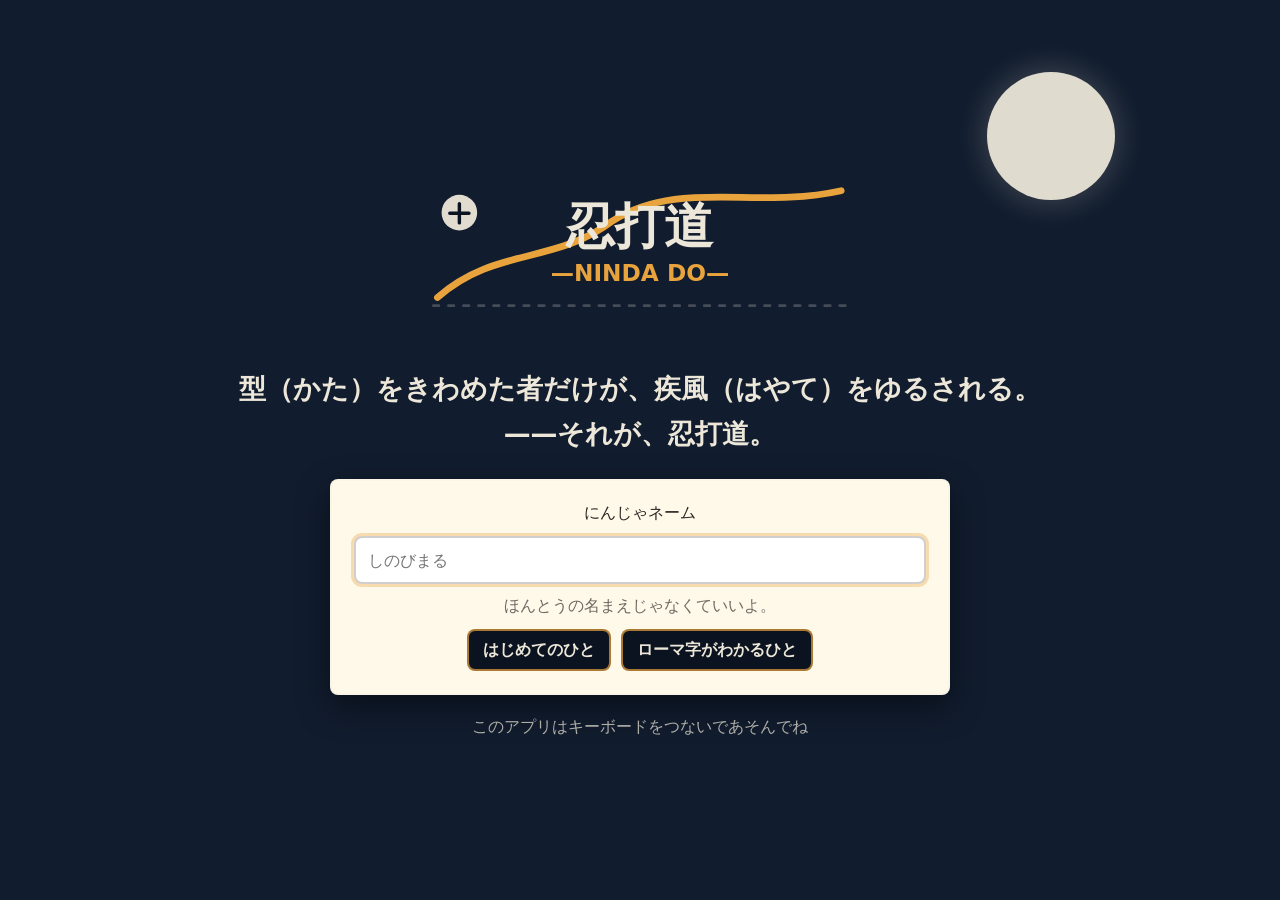
==== index.html @ d5273708 "[PATCH-10] ui: 里メニューの表記" ====
<!doctype html>
<html lang="ja">
<head>
  <meta charset="utf-8">
  <meta name="viewport" content="width=device-width, initial-scale=1">
  <meta name="description" content="忍打道 —NINDA DO— は、型をきわめてから速さを解禁する小学生向けタイピング修行アプリです。">
  <meta property="og:title" content="忍打道 —NINDA DO—">
  <meta property="og:description" content="型をきわめてから速さを解禁する、小学生向けタイピング修行アプリ。">
  <meta property="og:image" content="https://kou-no1.github.io/ninda-do/og.png">
  <meta property="og:url" content="https://kou-no1.github.io/ninda-do/">
  <meta property="og:type" content="website">
  <meta name="twitter:card" content="summary_large_image">
  <title>忍打道 —NINDA DO—</title>
  <link rel="icon" type="image/svg+xml" href="favicon.svg">
  <link rel="stylesheet" href="style.css">
</head>
<body>
  <div id="app" class="app-shell">
    <div id="imeOverlay" class="overlay" hidden>
      <div class="dialog" role="alertdialog" aria-labelledby="imeOverlayTitle">
        <h2 id="imeOverlayTitle">にほんごにゅうりょくを オフにしてね</h2>
        <p>Chromebookは「かな/英数」キーで切りかえられるよ。</p>
        <div class="button-row"><button type="button" id="imeOverlayClose">わかった</button></div>
      </div>
    </div>
    <div id="resultOverlay" class="overlay result-overlay" hidden>
      <div class="dialog result-dialog" role="dialog" aria-modal="true" aria-labelledby="resultModalTitle">
        <div id="resultModalMount"></div>
      </div>
    </div>
    <div id="menuOverlay" class="overlay menu-overlay" hidden>
      <div class="dialog menu-dialog" role="dialog" aria-modal="true" aria-labelledby="menuModalTitle">
        <div id="menuModalMount"></div>
      </div>
    </div>

    <section id="S0" class="screen title-screen">
      <div id="logoMount" class="logo-mount"></div>
      <p class="catch">型（かた）をきわめた者だけが、疾風（はやて）をゆるされる。<br>——それが、忍打道。</p>
      <form id="nameForm" class="entry-panel" onsubmit="return NindaApp.handleStart(event, 'nyumon1')">
        <label for="ninjaName">にんじゃネーム</label>
        <input id="ninjaName" maxlength="10" autocomplete="off" placeholder="しのびまる">
        <p class="hint">ほんとうの名まえじゃなくていいよ。</p>
        <div class="button-row">
          <button type="submit" data-start-stage="nyumon1">はじめてのひと</button>
          <button type="button" id="startKyu10" data-start-stage="kyu10" onclick="NindaApp.startNew('kyu10')">ローマ字がわかるひと</button>
          <button type="button" id="continueButton" onclick="NindaApp.showScreen('S1')" hidden>つづきから</button>
        </div>
      </form>
      <p class="keyboard-note">このアプリはキーボードをつないであそんでね</p>
    </section>

    <section id="S1" class="screen" hidden>
      <header class="topbar">
        <div>
          <p class="eyebrow">キーの里</p>
          <h1>忍打道 —NINDA DO—</h1>
        </div>
        <nav class="top-actions" aria-label="画面">
          <button data-screen="S4">巻物庫</button>
          <button data-screen="S5">免状</button>
          <button data-screen="S6">設定</button>
        </nav>
      </header>
      <main class="home-grid">
        <section class="map-panel" aria-label="修行マップ">
          <div id="mapMount" class="mountain-map"></div>
        </section>
        <aside class="next-panel">
          <h2 id="currentRank">修行の道</h2>
          <p id="nextGoal">次の目標をえらんでね。</p>
          <div class="button-stack">
            <button id="trainingButton" aria-label="しゅぎょう"></button>
            <button id="examButton" aria-label="ためし"></button>
            <button id="jissenButton" aria-label="じっせんのま" hidden></button>
          </div>
        </aside>
      </main>
    </section>

    <section id="S2" class="screen play-screen" hidden>
      <header class="play-header">
        <button class="backHome">さとへ</button>
        <h1 id="trainingTitle">修行</h1>
        <div id="trainingStats" class="stat-line"></div>
      </header>
      <main class="dojo">
        <div id="promptKana" class="prompt-kana"></div>
        <div id="romajiGuide" class="romaji-guide"></div>
        <div id="promptFurigana" class="prompt-furigana"></div>
        <div id="guideMount" class="guide-area"></div>
        <div id="progressMount" class="progress-line"></div>
        <div id="comboFx" class="combo-fx" aria-hidden="true"></div>
      </main>
    </section>

    <section id="S3" class="screen play-screen" hidden>
      <header class="play-header">
        <button class="backHome">さとへ</button>
        <h1 id="examTitle">試し</h1>
        <div id="examStats" class="stat-line"></div>
      </header>
      <main class="dojo">
        <div id="examPhase" class="phase-label"></div>
        <div id="examPromptKana" class="prompt-kana"></div>
        <div id="examRomajiGuide" class="romaji-guide"></div>
        <div id="examGuideMount" class="guide-area"></div>
        <div id="examProgressMount" class="progress-line"></div>
      </main>
    </section>

    <section id="S4" class="screen" hidden>
      <header class="topbar"><button data-screen="S1">さとへ</button><h1>巻物庫</h1></header>
      <div class="tabs" role="tablist">
        <button class="tab-button active" data-collection-tab="scrolls">巻物</button>
        <button class="tab-button" data-collection-tab="nicknames">二つ名</button>
        <button class="tab-button" data-collection-tab="banzuke">疾風番付</button>
      </div>
      <div id="collectionMount" class="collection-grid"></div>
    </section>

    <section id="S5" class="screen" hidden>
      <header class="topbar"><button data-screen="S1">さとへ</button><h1>免状</h1></header>
      <div id="licenseMount" class="license-card"></div>
    </section>

    <section id="S6" class="screen" hidden>
      <header class="topbar"><button data-screen="S1">さとへ</button><h1>設定</h1></header>
      <div id="settingsMount" class="settings-panel"></div>
    </section>
  </div>
  <section id="printLicense" hidden aria-hidden="true"></section>

  <script src="data/finger-data.js"></script>
  <script src="data/romaji-data.js"></script>
  <script src="data/jutsu-data.js"></script>
  <script src="data/nickname-data.js"></script>
  <script src="data/curriculum-data.js"></script>
  <script src="data/rank-data.js"></script>
  <script src="data/words/nyumon-words.js"></script>
  <script src="data/words/kyu10-words.js"></script>
  <script src="data/words/kyu9-words.js"></script>
  <script src="data/words/kyu8-words.js"></script>
  <script src="data/words/kyu7-words.js"></script>
  <script src="data/words/kyu6-words.js"></script>
  <script src="data/words/kyu5-words.js"></script>
  <script src="data/words/kyu4-words.js"></script>
  <script src="data/words/kyu3-words.js"></script>
  <script src="data/words/kyu2-words.js"></script>
  <script src="data/words/kyu1-words.js"></script>
  <script src="data/words/dan-words.js"></script>
  <script src="data/words/dan-sentences.js"></script>
  <script src="data/words/michi-genin.js"></script>
  <script src="data/words/michi-chunin.js"></script>
  <script src="data/words/michi-jonin.js"></script>
  <script src="data/words/michi-tokujonin.js"></script>
  <script src="data/words/michi-kage.js"></script>
  <script src="js/svg-icons.js"></script>
  <script src="js/save-manager.js"></script>
  <script src="js/audio-manager.js"></script>
  <script src="js/input-engine.js"></script>
  <script src="js/metrics-engine.js"></script>
  <script src="js/guide-renderer.js"></script>
  <script src="js/training-manager.js"></script>
  <script src="js/exam-manager.js"></script>
  <script src="js/achievement-manager.js"></script>
  <script src="js/collection-renderer.js"></script>
  <script src="js/main.js"></script>
</body>
</html>
---- style.css ----
:root {
  --yoru: #111C2E;
  --yoru-deep: #0B1220;
  --tsuki: #ECE7D8;
  --paper: #FFF9EA;
  --washi: #F3EDDF;
  --sumi: #2A2622;
  --chochin: #E8A33D;
  --ai: #4C7DB0;
  --shu: #D4544A;
  --kin: #D9B45C;
  --take: #8FB878;
  --rank-kin: #D9B45C;
  --rank-kin-text: #D9B45C;
  --rank-kin-bg: linear-gradient(100deg, #17120A, var(--yoru-deep));
  --rank-hakkin: #DCE3EA;
  --rank-hakkin-text: #DCE3EA;
  --rank-hakkin-bg: linear-gradient(100deg, #0D1420, var(--yoru-deep));
  --rank-gekko: #ECE7D8;
  --rank-murasaki: #A98CD9;
  --rank-gekko-text: #ECE7D8;
  --rank-gekko-border: var(--rank-hakkin);
  --rank-gekko-inner: var(--rank-murasaki);
  --rank-gekko-band-start: var(--rank-hakkin);
  --rank-gekko-band-end: var(--rank-murasaki);
  --rank-gekko-bg: radial-gradient(120% 100% at 82% 50%, #1A1430 0%, #070B12 62%);
  --rank-gekko-name-shadow: 0 0 18px rgba(236, 231, 216, 0.45);
  --line: rgba(236, 231, 216, 0.16);
  --shadow: 0 12px 34px rgba(0, 0, 0, 0.45);
  --hover-ring-shadow: 0 0 0 3px rgba(232, 163, 61, 0.22);
  --focus-ring-shadow: 0 0 0 3px rgba(232, 163, 61, 0.35);
  --current-ring-shadow: 0 0 0 3px rgba(232, 163, 61, 0.35), 0 0 24px rgba(232, 163, 61, 0.22);
  --next-key-shadow: 0 0 0 3px rgba(232, 163, 61, 0.35);
  color-scheme: dark;
}

body[data-theme="light"] {
  --yoru: #F3EDDF;
  --yoru-deep: #E3DAC4;
  --tsuki: #2A2622;
  --chochin: #B06E12;
  --ai: #1E4A73;
  --shu: #C0392F;
  --kin: #8F6B23;
  --take: #4C6B39;
  --rank-kin: #8F6B23;
  --rank-kin-text: #8B6720;
  --rank-kin-bg: #F7F0DC;
  --rank-hakkin: #43607A;
  --rank-hakkin-text: #43607A;
  --rank-hakkin-bg: #EDF2F7;
  --rank-gekko: #2A2622;
  --rank-gekko-text: #2A2622;
  --rank-gekko-border: #6B5A8E;
  --rank-gekko-inner: #6B5A8E;
  --rank-gekko-band-start: #8A94A0;
  --rank-gekko-band-end: #6B5A8E;
  --rank-gekko-bg: #ECE9F2;
  --rank-gekko-name-shadow: none;
  --line: rgba(42, 38, 34, 0.2);
  --shadow: 0 10px 30px rgba(42, 38, 34, 0.13);
  --hover-ring-shadow: 0 0 0 2px var(--chochin), var(--shadow);
  --focus-ring-shadow: 0 0 0 2px var(--chochin), var(--shadow);
  --current-ring-shadow: 0 0 0 2px var(--chochin), var(--shadow);
  --next-key-shadow: 0 0 0 2px var(--chochin);
  color-scheme: light;
}

* { box-sizing: border-box; }

[hidden] { display: none !important; }

html, body { margin: 0; min-height: 100%; background: var(--yoru); color: var(--tsuki); }

body {
  font-family: "Noto Sans JP", "Hiragino Sans", "BIZ UDPGothic", "Yu Gothic UI", system-ui, sans-serif;
  letter-spacing: 0;
  overflow-x: hidden;
}

button, input, textarea { font: inherit; }

button {
  min-height: 42px;
  border: 2px solid rgba(232, 163, 61, 0.72);
  border-radius: 8px;
  background: var(--yoru-deep);
  color: var(--tsuki);
  padding: 8px 14px;
  cursor: pointer;
  font-weight: 700;
}

button:hover {
  border-color: var(--chochin);
  box-shadow: var(--hover-ring-shadow);
}
button:disabled { opacity: 0.55; cursor: not-allowed; box-shadow: none; }
button:focus-visible, input:focus-visible, textarea:focus-visible {
  outline: 0;
  box-shadow: var(--focus-ring-shadow);
}

.screen {
  width: min(1180px, calc(100vw - 32px));
  margin: 0 auto;
  padding: 24px 0;
}

.title-screen {
  min-height: 100vh;
  display: grid;
  align-content: center;
  gap: 22px;
  text-align: center;
  position: relative;
}

.title-screen::before {
  content: "";
  position: absolute;
  top: clamp(28px, 8vw, 72px);
  right: clamp(28px, 9vw, 120px);
  width: clamp(72px, 10vw, 128px);
  aspect-ratio: 1;
  border-radius: 50%;
  background: var(--tsuki);
  box-shadow: 0 0 34px rgba(236, 231, 216, 0.28);
  opacity: 0.94;
}

.logo-mount, .catch, .entry-panel, .keyboard-note { position: relative; z-index: 1; }
.logo-mount svg { width: min(520px, 90vw); height: auto; }
.catch { font-size: clamp(18px, 2.1vw, 28px); line-height: 1.7; margin: 0; font-weight: 700; }

.entry-panel, .settings-panel, .license-card, .result-panel {
  background: var(--paper);
  color: var(--sumi);
  border: 2px solid rgba(236, 231, 216, 0.24);
  border-radius: 8px;
  box-shadow: var(--shadow);
}

.entry-panel {
  width: min(620px, 100%);
  margin: 0 auto;
  padding: 22px;
  display: grid;
  gap: 12px;
}

.entry-panel input {
  min-height: 48px;
  border: 2px solid rgba(42, 38, 34, 0.22);
  border-radius: 8px;
  padding: 8px 12px;
  background: #fff;
  color: var(--sumi);
}

.hint, .keyboard-note, .eyebrow { margin: 0; color: rgba(236, 231, 216, 0.72); }
.entry-panel .hint, .settings-panel .hint, .license-card .hint, .result-panel .hint { color: rgba(42, 38, 34, 0.68); }
.button-row, .top-actions { display: flex; flex-wrap: wrap; gap: 10px; justify-content: center; }
.button-stack { display: grid; gap: 12px; }
.button-stack button { min-height: 50px; line-height: 1.35; }
.button-stack ruby { ruby-position: over; white-space: nowrap; }
.button-stack rt { font-size: 45%; line-height: 1; }

.topbar, .play-header {
  display: flex;
  align-items: center;
  justify-content: space-between;
  gap: 16px;
  padding: 12px 0;
}

.play-header {
  background: var(--yoru-deep);
  border: 2px solid var(--line);
  border-radius: 8px;
  padding: 12px 16px;
  box-shadow: 0 8px 24px rgba(0, 0, 0, 0.28);
}

.topbar h1, .play-header h1 { margin: 0; font-size: 26px; }
body[data-teacher-mode="true"] .topbar::after,
body[data-teacher-mode="true"] .play-header::after {
  content: "先生モード";
  border: 2px solid var(--chochin);
  border-radius: 999px;
  color: var(--chochin);
  padding: 3px 10px;
  font-size: 12px;
  font-weight: 900;
  white-space: nowrap;
  box-shadow: var(--focus-ring-shadow);
}
.home-grid { display: grid; grid-template-columns: minmax(0, 1fr) 320px; gap: 18px; align-items: stretch; }

.map-panel {
  min-height: 560px;
  border: 2px solid var(--line);
  border-radius: 8px;
  background:
    linear-gradient(180deg, rgba(11, 18, 32, 0.35), rgba(11, 18, 32, 0.88)),
    var(--yoru-deep);
  overflow: hidden;
  position: relative;
  box-shadow: var(--shadow);
}

.map-panel::before {
  content: "";
  position: absolute;
  top: 28px;
  right: 34px;
  width: 92px;
  aspect-ratio: 1;
  border-radius: 50%;
  background: var(--tsuki);
  box-shadow: 0 0 30px rgba(236, 231, 216, 0.26);
  opacity: 0.9;
}

.mountain-map { min-height: 560px; padding: 28px; position: relative; }
.map-section + .map-section { margin-top: 26px; }
.map-section-title {
  position: relative;
  z-index: 1;
  width: fit-content;
  margin: 0 0 -42px;
  color: var(--tsuki);
  font-size: 18px;
}
.map-path {
  position: relative;
  display: grid;
  gap: 14px;
  align-items: stretch;
  padding: 70px 0 8px;
}
.map-path.cols-4 { grid-template-columns: repeat(4, minmax(0, 1fr)); }
.map-path.cols-2 { grid-template-columns: repeat(2, minmax(0, 1fr)); }
.map-path.cols-1 { grid-template-columns: minmax(0, 1fr); }
.map-path::before {
  content: "";
  position: absolute;
  left: 18px;
  right: 18px;
  top: 38px;
  border-top: 3px dashed rgba(236, 231, 216, 0.42);
}
.map-node {
  position: relative;
  overflow: hidden;
  min-height: 108px;
  display: grid;
  grid-template-columns: 48px 1fr;
  gap: 10px;
  align-items: center;
  text-align: left;
  background: rgba(11, 18, 32, 0.74);
  color: var(--tsuki);
  border-color: var(--line);
}
.map-node small { display: block; margin-top: 4px; color: rgba(236, 231, 216, 0.66); font-weight: 600; }
.map-node svg { width: 48px; height: 48px; }
.map-node.current {
  border-color: var(--chochin);
  box-shadow: var(--current-ring-shadow);
}
.map-node.cleared { border-color: rgba(232, 163, 61, 0.62); }
.map-node.teacher-open {
  border-color: var(--chochin);
  border-style: dashed;
}
.map-node.dan { cursor: default; }
button.map-node.dan { cursor: pointer; }
.map-node.dan-lower {
  min-height: 120px;
  grid-template-columns: 56px minmax(0, 1fr);
}
.map-node.dan-upper {
  min-height: 132px;
  grid-template-columns: 64px minmax(0, 1fr) auto;
  padding-right: 28px;
}
.map-node.dan-lower .node-icon svg { width: 56px; height: 56px; }
.map-node.dan-upper .node-icon svg { width: 64px; height: 64px; }
.dan-copy { min-width: 0; }
.map-node.dan-upper:not(.secret-dan) {
  border-color: var(--line);
  background: var(--rank-card-bg);
}
.map-node.dan-upper:not(.secret-dan)::before {
  content: "";
  position: absolute;
  inset: 0 auto 0 0;
  z-index: 2;
  width: 8px;
  background: linear-gradient(180deg, var(--rank-accent), transparent);
}
.map-node.dan-upper:not(.secret-dan)::after {
  content: "";
  position: absolute;
  inset: 6px;
  z-index: 2;
  border: 1px solid color-mix(in srgb, var(--rank-accent) 35%, transparent);
  pointer-events: none;
}
.map-node.dan-upper:not(.secret-dan) > *:not(.rank-watermark) { position: relative; z-index: 3; }
.map-node.dan-upper:not(.secret-dan) .dan-copy b {
  color: var(--rank-text);
  font-size: 32px;
  font-weight: 800;
  letter-spacing: 0.08em;
}
.map-node.dan-upper:not(.secret-dan) .dan-copy small,
.map-node.dan-upper:not(.secret-dan) .dan-rank-meta {
  color: color-mix(in srgb, var(--rank-text) 70%, black);
}
.map-node.dan-lower .dan-copy small { color: var(--tsuki); opacity: 0.72; }
.dan-rank-meta {
  margin: 0 22px 0 12px;
  font-size: 12px;
  font-variant-numeric: tabular-nums;
  font-weight: 800;
  white-space: nowrap;
}
.map-node.dan-lower[data-accent="ai"]::before {
  content: "";
  position: absolute;
  inset: 0 auto 0 0;
  width: 4px;
  background: var(--ai);
}
.map-node.dan[data-accent="ai"] { --rank-accent: var(--ai); }
.map-node.dan[data-accent="kin"] {
  --rank-accent: var(--rank-kin);
  --rank-text: var(--rank-kin-text);
  --rank-card-bg: var(--rank-kin-bg);
}
.map-node.dan[data-accent="hakkin"] {
  --rank-accent: var(--rank-hakkin);
  --rank-text: var(--rank-hakkin-text);
  --rank-card-bg: var(--rank-hakkin-bg);
}
.map-node.dan[data-accent="gekko"] {
  --rank-accent: var(--rank-gekko);
  --rank-text: var(--rank-gekko-text);
  --rank-card-bg: var(--rank-gekko-bg);
}
.map-node.dan-upper[data-accent="gekko"]:not(.secret-dan)::before {
  background: linear-gradient(180deg, var(--rank-gekko-band-start), var(--rank-gekko-band-end));
}
.map-node.dan-upper[data-accent="gekko"]:not(.secret-dan)::after {
  border-color: color-mix(in srgb, var(--rank-gekko-inner) 55%, transparent);
}
.map-node.dan[data-accent="gekko"] .dan-copy b { text-shadow: var(--rank-gekko-name-shadow); }
.rank-icon { color: var(--rank-accent); opacity: 0.85; }
.rank-watermark {
  position: absolute;
  z-index: 1;
  top: 50%;
  right: -34px;
  width: 198px;
  height: 198px;
  color: var(--rank-accent);
  opacity: 0.06;
  transform: translateY(-50%);
  pointer-events: none;
}
.map-node.dan[data-accent="gekko"] .rank-watermark { opacity: 0.1; }
.rank-watermark svg { width: 100% !important; height: 100% !important; }
.map-node.secret-dan {
  grid-template-columns: 64px minmax(0, 1fr);
  border-color: var(--line);
  border-style: dashed;
  background: var(--yoru-deep);
  color: var(--line);
}
.map-node.secret-dan small { color: var(--line); }
.map-node.secret-dan .shadow-node-svg { color: var(--line); }
.map-node.dan.cleared,
.map-node.dan.teacher-open:not(.current) { border-color: var(--line); }
.map-node.dan.teacher-open:not(.current) { border-style: dashed; }
.map-node.dan.current {
  border-color: var(--chochin);
  border-style: solid;
  box-shadow: var(--current-ring-shadow);
}
.map-node.dan[data-accent="gekko"]:not(.secret-dan) { border-color: var(--rank-gekko-border); }

.next-panel {
  padding: 18px;
  align-self: start;
  position: sticky;
  top: 16px;
  background: rgba(11, 18, 32, 0.74);
  border: 2px solid var(--line);
  border-radius: 8px;
  box-shadow: var(--shadow);
}
.next-panel h2 { margin-top: 0; }

.play-screen { width: min(1240px, calc(100vw - 24px)); }
.stat-line { min-height: 30px; display: flex; flex-wrap: wrap; gap: 12px; justify-content: flex-end; font-variant-numeric: tabular-nums; }
.dojo { min-height: 610px; display: grid; align-content: start; gap: 18px; padding: 24px 0; text-align: center; position: relative; }
.shingan-mode .dojo {
  background: rgba(11, 18, 32, 0.42);
  border-radius: 8px;
  padding-inline: 12px;
}
.prompt-kana {
  min-height: 92px;
  width: min(760px, 100%);
  margin: 0 auto;
  display: grid;
  place-items: center;
  border-radius: 8px;
  border: 3px solid rgba(42, 38, 34, 0.28);
  background: var(--paper);
  color: var(--sumi);
  box-shadow: var(--shadow);
  font-size: var(--prompt-size, clamp(48px, 6vw, 72px));
  font-weight: 800;
  line-height: 1.3;
  padding: 12px 18px;
  white-space: normal;
  overflow-wrap: anywhere;
  word-break: break-all;
}
.prompt-progress { display: block; width: 100%; text-align: center; }
.prompt-kana.has-kanji { gap: 8px; padding-top: 16px; }
.prompt-kanji {
  display: block;
  width: 100%;
  color: rgba(42, 38, 34, 0.85);
  font-size: var(--kanji-size, 28px);
  font-weight: 700;
  line-height: 1.55;
  text-align: center;
  overflow-wrap: anywhere;
  word-break: normal;
}
.prompt-kanji ruby { ruby-position: over; white-space: nowrap; }
.prompt-kanji rt { font-size: 45%; line-height: 1; color: rgba(42, 38, 34, 0.72); }
.prompt-unit { display: inline; border-radius: 4px; }
.prompt-unit.done { color: rgba(42, 38, 34, 0.38); }
.prompt-unit.current {
  color: var(--sumi);
  background: rgba(232, 163, 61, 0.24);
  box-shadow: inset 0 -3px 0 var(--chochin);
}
.prompt-separator { white-space: pre; }
.prompt-furigana, .phase-label { min-height: 24px; color: rgba(236, 231, 216, 0.72); }
.romaji-guide {
  min-height: 38px;
  max-width: min(760px, 100%);
  margin: 0 auto;
  font-size: 26px;
  font-variant-numeric: tabular-nums;
  overflow-wrap: anywhere;
}
.romaji-ellipsis { color: rgba(236, 231, 216, 0.58); }
.typed { color: rgba(236, 231, 216, 0.42); }
.rest { color: var(--chochin); font-weight: 800; }
.guide-area { min-height: 250px; display: grid; gap: 14px; align-items: start; }
.progress-line { min-height: 34px; font-weight: 700; color: var(--tsuki); }
.combo-count {
  color: var(--chochin);
  border: 2px solid rgba(232, 163, 61, 0.58);
  border-radius: 999px;
  padding: 0 9px;
  font-weight: 900;
  box-shadow: 0 0 0 3px rgba(232, 163, 61, 0.16);
}
.combo-count.fading { animation: comboFade 520ms ease forwards; }
.combo-fx {
  position: absolute;
  right: clamp(10px, 4vw, 72px);
  bottom: 68px;
  width: 124px;
  height: 124px;
  pointer-events: none;
}
.combo-target {
  position: absolute;
  right: 0;
  bottom: 0;
  width: 84px;
  height: 84px;
}
.target-ring {
  position: absolute;
  inset: 16px;
  border: 3px solid var(--chochin);
  border-radius: 50%;
  box-shadow: 0 0 0 3px rgba(232, 163, 61, 0.24);
}
.target-ring::before {
  content: "";
  position: absolute;
  inset: 13px;
  border: 2px solid var(--line);
  border-radius: 50%;
}
.shuriken-stack {
  position: absolute;
  inset: 0;
}
.shuriken-hit {
  position: absolute;
  width: 28px;
  height: 28px;
  color: var(--tsuki);
  filter: drop-shadow(0 2px 3px rgba(0, 0, 0, 0.38));
  animation: shurikenFly 260ms cubic-bezier(.18, .9, .28, 1) both;
}
.shuriken-hit:nth-child(1) { right: 29px; bottom: 30px; }
.shuriken-hit:nth-child(2) { right: 43px; bottom: 39px; }
.shuriken-hit:nth-child(3) { right: 20px; bottom: 45px; }
.shuriken-hit:nth-child(4) { right: 37px; bottom: 19px; }
.shuriken-hit:nth-child(5) { right: 18px; bottom: 22px; }
.shuriken-hit svg { width: 100%; height: 100%; }
.combo-target-flash .shuriken-hit { animation: shurikenGlow 280ms ease both; }

.keyboard { display: grid; gap: 8px; justify-content: center; }
.key-row { display: flex; gap: 6px; justify-content: center; }
.key {
  width: 44px;
  height: 42px;
  display: grid;
  place-items: center;
  border: 2px solid var(--line);
  border-radius: 7px;
  background: var(--yoru-deep);
  color: var(--tsuki);
  font-weight: 800;
  text-transform: uppercase;
}
.key.next { border-color: var(--chochin) !important; box-shadow: var(--next-key-shadow); color: var(--chochin); }
.hand-guide svg { width: min(620px, 100%); height: auto; }
.rescue-flash { animation: missFlash 180ms ease-out; }

.collection-grid { display: grid; grid-template-columns: repeat(auto-fit, minmax(230px, 1fr)); gap: 14px; }
.banzuke-grid {
  grid-template-columns: minmax(0, 1fr);
  width: min(920px, 100%);
  margin-inline: auto;
}
.banzuke-record-card {
  min-height: 142px;
  display: grid;
  grid-template-columns: minmax(0, 1fr) 172px;
  gap: 20px;
  align-items: center;
  border: 2px solid rgba(42, 38, 34, 0.2);
  border-radius: 8px;
  background: var(--paper);
  color: var(--sumi);
  padding: 18px 20px;
  box-shadow: var(--shadow);
}
.banzuke-record-card.locked { border-style: dashed; box-shadow: none; opacity: 0.7; }
.banzuke-record-main { min-width: 0; }
.banzuke-record-main h2 { margin: 0 0 5px; font-size: 23px; }
.banzuke-record-main p { margin: 4px 0; line-height: 1.55; }
.banzuke-best-line,
.banzuke-next-tier,
.banzuke-lock-reason { font-size: 14px; font-weight: 800; }
.banzuke-next-tier { color: rgba(42, 38, 34, 0.68); }
.banzuke-lock-reason { display: flex; align-items: center; gap: 7px; color: rgba(42, 38, 34, 0.68); }
.banzuke-lock-reason .lock-svg {
  width: 20px;
  height: 20px;
  fill: none;
  stroke: currentColor;
  stroke-width: 2;
  stroke-linecap: round;
  stroke-linejoin: round;
}
.banzuke-tier {
  min-height: 104px;
  display: grid;
  grid-template-columns: 64px minmax(0, 1fr);
  gap: 8px;
  align-items: center;
  border-radius: 8px;
  background: var(--yoru-deep);
  color: var(--tsuki);
  padding: 12px;
}
.banzuke-tier .tier-badge { width: 64px; height: 64px; }
.banzuke-tier strong { font-size: 18px; text-align: center; }
.banzuke-tier.tier-copper { color: #B87333; }
.banzuke-tier.tier-silver { color: #C6C6C6; }
.banzuke-tier.tier-gold { color: var(--kin); }
.banzuke-tier.tier-platinum { color: #DCE3EA; }
.banzuke-tier.tier-gekko {
  color: var(--tsuki);
  filter: drop-shadow(0 0 8px rgba(236, 231, 216, 0.3));
}
.banzuke-tier.tier-none { color: rgba(236, 231, 216, 0.48); }
.crest-svg { width: 100%; height: 100%; display: block; }
.crest-ring, .crest-line {
  fill: none;
  stroke: currentColor;
  stroke-linecap: round;
  stroke-linejoin: round;
}
.crest-ring { stroke-width: 4; }
.crest-line { stroke-width: 6; }
.crest-line.thin { stroke-width: 4; }
.crest-dot { fill: currentColor; stroke: none; }
.scroll-card {
  position: relative;
  min-height: 220px;
  border: 2px solid var(--line);
  border-radius: 8px;
  background: var(--yoru-deep);
  color: var(--tsuki);
  padding: 18px 12px 12px;
  overflow: hidden;
}
.preview-label {
  position: absolute;
  top: 16px;
  right: 14px;
  z-index: 2;
  border: 1px solid var(--chochin);
  border-radius: 999px;
  color: var(--chochin);
  background: var(--yoru-deep);
  padding: 2px 8px;
  font-size: 11px;
  font-weight: 900;
}
.scroll-card:focus-visible {
  outline: 0;
  box-shadow: var(--focus-ring-shadow);
  border-color: var(--chochin);
}
.scroll-cord {
  position: absolute;
  top: 8px;
  left: 18px;
  right: 18px;
  height: 4px;
  border-radius: 999px;
  background: var(--ai);
}
.gold-cord .scroll-cord { background: var(--kin); }
.ai-cord .scroll-cord { background: var(--ai); }
.open-scroll {
  min-height: 184px;
  display: grid;
  grid-template-columns: 18px 1fr 18px;
  align-items: stretch;
}
.scroll-roll {
  background: linear-gradient(90deg, var(--washi), var(--paper));
  border: 2px solid rgba(42, 38, 34, 0.2);
  box-shadow: inset 0 0 0 3px rgba(42, 38, 34, 0.04);
}
.scroll-roll.left { border-radius: 10px 0 0 10px; }
.scroll-roll.right { border-radius: 0 10px 10px 0; transform: scaleX(-1); }
.scroll-body {
  background: var(--paper);
  color: var(--sumi);
  border-block: 2px solid rgba(42, 38, 34, 0.2);
  padding: 18px 14px 14px;
  text-align: center;
  display: grid;
  justify-items: center;
  align-content: start;
  gap: 8px;
}
.crest-medallion {
  width: 58px;
  height: 58px;
  display: grid;
  place-items: center;
  border-radius: 50%;
  background: var(--yoru-deep);
  color: var(--tsuki);
  box-shadow: 0 4px 12px rgba(0, 0, 0, 0.24);
}
.scroll-body h2 { margin: 0; font-size: 20px; line-height: 1.35; }
.scroll-body p { margin: 0; font-size: 14px; line-height: 1.55; }
.closed-scroll {
  min-height: 184px;
  display: grid;
  place-items: center;
  align-content: center;
  gap: 12px;
  color: rgba(236, 231, 216, 0.48);
  text-align: center;
}
.closed-scroll-svg { width: 132px; max-width: 100%; height: auto; }
.unlock-source {
  width: 100%;
  margin: 0;
  color: var(--tsuki);
  font-weight: 800;
  line-height: 1.5;
}
.nickname-grid { grid-template-columns: repeat(auto-fit, minmax(142px, 1fr)); align-items: start; }
.nickname-card {
  position: relative;
  min-height: 238px;
  display: grid;
  justify-items: center;
  gap: 8px;
}
.tanzaku {
  position: relative;
  width: 112px;
  min-height: 178px;
  border: 2px solid rgba(42, 38, 34, 0.2);
  border-radius: 8px;
  background: var(--washi);
  color: var(--sumi);
  box-shadow: var(--shadow);
  display: grid;
  place-items: center;
  padding: 22px 12px 14px;
  writing-mode: vertical-rl;
  text-orientation: mixed;
  line-height: 1.7;
  font-weight: 900;
}
button.tanzaku {
  cursor: pointer;
  min-height: 178px;
}
button.tanzaku:hover {
  border-color: var(--chochin);
  box-shadow: var(--hover-ring-shadow);
}
button.tanzaku:disabled {
  opacity: 1;
  cursor: default;
}
.tanzaku-hole {
  position: absolute;
  top: 10px;
  left: 50%;
  width: 12px;
  height: 12px;
  border: 2px solid currentColor;
  border-radius: 50%;
  transform: translateX(-50%);
  opacity: 0.62;
}
.tanzaku-lantern {
  position: absolute;
  top: 4px;
  right: 6px;
  width: 34px;
  height: 34px;
}
.tanzaku-lantern svg { width: 100%; height: 100%; filter: drop-shadow(0 0 8px rgba(232, 163, 61, 0.58)); }
.nickname-card.equipped .tanzaku {
  border-color: var(--chochin);
  box-shadow: var(--focus-ring-shadow);
}
.locked-silhouette {
  background: var(--yoru-deep);
  color: rgba(236, 231, 216, 0.48);
  border-color: var(--line);
  box-shadow: none;
}
.mystery-mark {
  writing-mode: horizontal-tb;
  font-size: 32px;
}
.tanzaku-caption {
  margin: 0;
  color: var(--tsuki);
  font-size: 13px;
  line-height: 1.5;
  text-align: center;
}
.tabs { display: flex; gap: 8px; margin: 12px 0; }
.tab-button.active { background: var(--chochin); color: var(--yoru-deep); border-color: var(--chochin); }
.license-card, .settings-panel { padding: 20px; display: grid; gap: 12px; }
.license-head { display: flex; gap: 14px; align-items: center; }
.license-head svg { width: 76px; height: 76px; }
.license-head h2 { margin: 0; font-size: 34px; }
.license-list { display: grid; grid-template-columns: max-content 1fr; gap: 8px 18px; margin: 0; }
.license-list dt { font-weight: 800; color: var(--sumi); }
.license-list dd { margin: 0; font-variant-numeric: tabular-nums; }
.license-actions { justify-content: flex-start; }
.passcode-box, .restore-box, .danger-zone { display: grid; gap: 10px; border-top: 2px solid rgba(42, 38, 34, 0.16); padding-top: 14px; }
.passcode-box output, code { overflow-wrap: anywhere; font-weight: 800; color: var(--sumi); }
.setting-row { display: flex; gap: 10px; align-items: center; font-weight: 800; }
.teacher-mode-row {
  border: 2px solid rgba(232, 163, 61, 0.38);
  border-radius: 8px;
  padding: 10px;
}
.teacher-menu a { color: var(--ai); font-weight: 800; }
.version-label {
  margin: 2px 0 0;
  color: rgba(42, 38, 34, 0.42);
  font-size: 12px;
  text-align: right;
  cursor: pointer;
  user-select: none;
}
.teacher-unlock {
  display: grid;
  gap: 8px;
  justify-items: end;
  border-top: 2px solid rgba(42, 38, 34, 0.12);
  padding-top: 10px;
}
.teacher-unlock-row {
  display: flex;
  flex-wrap: wrap;
  gap: 8px;
  justify-content: flex-end;
}
.teacher-unlock input {
  width: 140px;
  min-height: 42px;
  border: 2px solid rgba(42, 38, 34, 0.22);
  border-radius: 8px;
  padding: 8px 10px;
  background: #fff;
  color: var(--sumi);
}
.teacher-result-note {
  margin: 8px 0;
  color: var(--sumi);
  font-weight: 900;
}
textarea { width: 100%; border: 2px solid rgba(42, 38, 34, 0.22); border-radius: 8px; padding: 10px; font: inherit; background: #fff; color: var(--sumi); }
.danger-zone button { border-color: var(--shu); color: var(--sumi); background: var(--paper); }
#printLicense { display: none; }
.toast {
  position: fixed;
  right: 18px;
  bottom: 18px;
  z-index: 30;
  max-width: min(360px, calc(100vw - 36px));
  background: var(--yoru-deep);
  color: var(--tsuki);
  border: 2px solid var(--chochin);
  border-radius: 8px;
  padding: 12px 16px;
  box-shadow: var(--shadow);
  font-weight: 800;
}
.toast-with-crest {
  display: flex;
  align-items: center;
  gap: 10px;
}
.toast-crest {
  width: 38px;
  height: 38px;
  flex: 0 0 auto;
  display: grid;
  place-items: center;
  border-radius: 50%;
  background: var(--paper);
  color: var(--sumi);
}
.overlay { position: fixed; inset: 0; z-index: 20; background: rgba(11, 18, 32, 0.76); display: grid; place-items: center; padding: 20px; }
.dialog { width: min(520px, 100%); background: var(--paper); color: var(--sumi); border: 3px solid var(--chochin); border-radius: 8px; padding: 22px; text-align: center; box-shadow: var(--shadow); }
.result-overlay { z-index: 28; }
.result-dialog {
  width: min(720px, 100%);
  max-height: calc(100vh - 40px);
  overflow: auto;
  text-align: left;
}
.menu-overlay { z-index: 27; }
.menu-dialog {
  width: min(760px, 100%);
  max-height: calc(100vh - 40px);
  overflow: auto;
  text-align: left;
}
.menu-modal-head {
  display: flex;
  align-items: flex-start;
  justify-content: space-between;
  gap: 14px;
  margin-bottom: 16px;
}
.menu-modal-head h2 { margin: 0; font-size: clamp(24px, 4vw, 34px); }
.menu-modal-tools { display: flex; align-items: center; justify-content: flex-end; gap: 8px; }
.teacher-badge {
  display: inline-block;
  border: 2px solid var(--chochin);
  border-radius: 999px;
  color: var(--chochin);
  padding: 2px 9px;
  font-size: 12px;
  font-weight: 900;
}
.menu-back { flex: 0 0 auto; }
.menu-card-list { display: grid; gap: 10px; }
.menu-card {
  width: 100%;
  min-height: 104px;
  display: grid;
  grid-template-columns: minmax(0, 1fr) auto;
  align-items: center;
  gap: 14px;
  border-color: rgba(42, 38, 34, 0.2);
  background: var(--washi);
  color: var(--sumi);
  padding: 13px 15px;
  text-align: left;
}
.menu-card:hover,
.menu-card:focus-visible {
  border-color: var(--chochin);
  box-shadow: var(--focus-ring-shadow);
}
.menu-card.locked {
  border-style: dashed;
  background: rgba(42, 38, 34, 0.06);
  color: rgba(42, 38, 34, 0.62);
  cursor: not-allowed;
}
.menu-card-main { min-width: 0; display: grid; gap: 5px; }
.menu-card-title { display: flex; align-items: center; gap: 7px; font-size: 20px; }
.menu-card-desc { color: var(--sumi); line-height: 1.55; }
.menu-card-meta { color: rgba(42, 38, 34, 0.66); font-size: 13px; font-weight: 800; }
.menu-lock {
  width: 20px;
  height: 20px;
  flex: 0 0 auto;
  fill: none;
  stroke: currentColor;
  stroke-width: 2;
  stroke-linecap: round;
  stroke-linejoin: round;
}
.menu-card-badge { align-self: stretch; display: grid; place-items: center; }
.menu-tier {
  min-width: 70px;
  height: 68px;
  display: grid;
  grid-template-columns: 30px auto;
  align-content: center;
  align-items: center;
  justify-content: center;
  gap: 5px;
  border-radius: 8px;
  background: var(--yoru-deep);
  color: var(--tsuki);
  padding: 6px 8px;
  font-size: 12px;
  font-weight: 900;
}
.menu-tier .tier-badge { width: 30px; height: 30px; }
.visually-hidden {
  position: absolute !important;
  width: 1px !important;
  height: 1px !important;
  padding: 0 !important;
  margin: -1px !important;
  overflow: hidden !important;
  clip: rect(0, 0, 0, 0) !important;
  white-space: nowrap !important;
  border: 0 !important;
}
.result-modal-shell { display: grid; gap: 16px; }
.result-modal-shell h2 {
  margin: 0;
  text-align: center;
  font-size: clamp(26px, 4vw, 38px);
}
.result-modal { display: grid; gap: 14px; }
.result-main-stat {
  display: grid;
  justify-items: center;
  gap: 2px;
  padding: 12px;
  border: 3px double rgba(42, 38, 34, 0.22);
  border-radius: 8px;
  background: var(--washi);
}
.result-main-stat span,
.result-summary-grid span,
.result-speed span {
  font-size: 13px;
  font-weight: 800;
  color: rgba(42, 38, 34, 0.66);
}
.result-main-stat strong {
  font-size: clamp(42px, 7vw, 66px);
  line-height: 1;
  font-variant-numeric: tabular-nums;
}
.result-summary-grid,
.result-speed {
  display: grid;
  grid-template-columns: repeat(4, minmax(0, 1fr));
  gap: 10px;
}
.result-summary-grid div,
.result-speed div {
  display: grid;
  gap: 3px;
  padding: 10px;
  border: 2px solid rgba(42, 38, 34, 0.14);
  border-radius: 8px;
  background: rgba(255, 255, 255, 0.38);
  text-align: center;
}
.result-summary-grid strong,
.result-speed strong {
  font-size: 22px;
  font-variant-numeric: tabular-nums;
}
.result-speed {
  grid-template-columns: repeat(auto-fit, minmax(130px, 1fr));
}
.result-speed strong { color: var(--ai); }
.tier-box strong {
  display: inline-flex;
  align-items: center;
  justify-content: center;
  gap: 6px;
}
.tier-badge {
  width: 28px;
  height: 28px;
  display: inline-grid;
  place-items: center;
}
.tier-badge svg { width: 100%; height: 100%; display: block; }
.tier-copper strong, .tier-copper .tier-badge { color: #B87333; }
.tier-silver strong, .tier-silver .tier-badge { color: #C6C6C6; }
.tier-gold strong, .tier-gold .tier-badge { color: var(--kin); }
.tier-platinum strong, .tier-platinum .tier-badge { color: #DCE3EA; text-shadow: 0 0 1px var(--sumi); }
.tier-gekko strong, .tier-gekko .tier-badge {
  color: var(--tsuki);
  filter: drop-shadow(0 0 8px rgba(236, 231, 216, 0.42));
}
.moon-bloom {
  justify-self: center;
  width: 72px;
  aspect-ratio: 1;
  border-radius: 50%;
  background: var(--tsuki);
  box-shadow: 0 0 0 10px rgba(236, 231, 216, 0.08), 0 0 30px rgba(236, 231, 216, 0.28);
  animation: moonBloom 900ms ease-out both;
}
.result-best-ribbon {
  justify-self: center;
  border: 2px solid var(--kin);
  border-radius: 999px;
  color: var(--sumi);
  background: rgba(217, 180, 92, 0.22);
  padding: 4px 14px;
  font-weight: 900;
}
.result-weak {
  border-top: 2px solid rgba(42, 38, 34, 0.12);
  padding-top: 10px;
}
.result-weak h3 { margin: 0 0 8px; font-size: 16px; }
.result-weak-list { display: flex; flex-wrap: wrap; gap: 8px; }
.result-weak-list span {
  border: 2px solid rgba(42, 38, 34, 0.14);
  border-radius: 999px;
  padding: 4px 10px;
  font-weight: 800;
}
.result-weak-list kbd {
  min-width: 1.8em;
  display: inline-grid;
  place-items: center;
  margin-right: 4px;
  border-radius: 5px;
  background: var(--yoru-deep);
  color: var(--tsuki);
  font: inherit;
  text-transform: uppercase;
}
.result-message {
  display: grid;
  gap: 6px;
  padding: 10px 12px;
  border-radius: 8px;
  background: rgba(42, 38, 34, 0.06);
}
.result-message h2 { display: none; }
.result-message p { margin: 0; line-height: 1.7; }
.result-actions { margin-top: 2px; }
.result-actions .primary {
  background: var(--chochin);
  border-color: var(--chochin);
  color: var(--yoru-deep);
}
.banzuke-course-grid {
  display: grid;
  grid-template-columns: repeat(auto-fit, minmax(180px, 1fr));
  gap: 10px;
}
.banzuke-course {
  min-height: 118px;
  display: grid;
  align-content: center;
  justify-items: start;
  gap: 6px;
  text-align: left;
}
.banzuke-course strong { font-size: 20px; }
.banzuke-course small { color: rgba(236, 231, 216, 0.72); }
.banzuke-course:disabled small { color: inherit; }

@keyframes missFlash {
  from { background: rgba(212, 84, 74, 0.26); }
  to { background: var(--paper); }
}

@keyframes comboFade {
  from { opacity: 1; transform: translateY(0); }
  to { opacity: 0; transform: translateY(-4px); }
}

@keyframes shurikenFly {
  from { opacity: 0; transform: translate(62px, -58px) rotate(-220deg) scale(0.76); }
  to { opacity: 1; transform: translate(0, 0) rotate(18deg) scale(1); }
}

@keyframes shurikenGlow {
  0%, 100% { filter: drop-shadow(0 2px 3px rgba(0, 0, 0, 0.38)); }
  50% { filter: drop-shadow(0 0 8px rgba(232, 163, 61, 0.84)); }
}

@keyframes moonBloom {
  from { opacity: 0; transform: scale(0.62); }
  to { opacity: 1; transform: scale(1); }
}

@keyframes teacherShake {
  0%, 100% { transform: translateX(0); }
  25% { transform: translateX(-5px); }
  50% { transform: translateX(5px); }
  75% { transform: translateX(-3px); }
}

@keyframes secretReveal {
  from { opacity: 0; transform: translateY(12px); filter: brightness(0.55); }
  to { opacity: 1; transform: translateY(0); filter: brightness(1); }
}

.teacher-unlock.shake { animation: teacherShake 180ms ease both; }
.map-node.secret-reveal { animation: secretReveal 1200ms ease-out both; }

@media (max-width: 1024px) {
  .home-grid { grid-template-columns: 1fr; }
  .next-panel { position: static; }
  .topbar, .play-header { align-items: flex-start; flex-direction: column; }
  .stat-line { justify-content: flex-start; }
  .key { width: 36px; height: 38px; }
  .map-path.cols-4 { grid-template-columns: repeat(2, minmax(0, 1fr)); }
  .map-path.cols-2 { grid-template-columns: minmax(0, 1fr); }
  .result-summary-grid { grid-template-columns: repeat(2, minmax(0, 1fr)); }
  .menu-dialog { width: min(700px, 100%); }
  .banzuke-record-card { grid-template-columns: minmax(0, 1fr) 160px; }
}

@media (max-width: 640px) {
  .banzuke-record-card { grid-template-columns: minmax(0, 1fr); }
  .banzuke-tier { grid-template-columns: 52px minmax(0, 1fr); }
  .banzuke-tier .tier-badge { width: 52px; height: 52px; }
}

@media (prefers-reduced-motion: reduce) {
  *, *::before, *::after { animation-duration: 1ms !important; transition-duration: 1ms !important; }
  .shuriken-hit { animation: none !important; transform: rotate(18deg); opacity: 1; }
}

@page {
  size: A4 portrait;
  margin: 18mm;
}

@media print {
  html, body {
    width: auto;
    min-height: auto;
    margin: 0;
    background: #fff !important;
    color: #2A2622 !important;
    print-color-adjust: exact;
    -webkit-print-color-adjust: exact;
  }
  body > *:not(#printLicense) { display: none !important; }
  #printLicense,
  #printLicense[hidden] {
    display: block !important;
    background: #fff !important;
    color: #2A2622 !important;
  }
  #printLicense * {
    box-shadow: none !important;
    text-shadow: none !important;
    print-color-adjust: exact;
    -webkit-print-color-adjust: exact;
  }
  .print-license-card {
    width: 174mm;
    height: 250mm;
    margin: 0 auto;
    background: #fff;
    color: #2A2622;
    font-family: "Noto Sans JP", "Hiragino Sans", "BIZ UDPGothic", "Yu Gothic UI", system-ui, sans-serif;
  }
  .print-license-frame {
    min-height: 100%;
    border: 5px double #2A2622;
    padding: 9mm 11mm;
    display: grid;
    justify-items: center;
    align-content: start;
    gap: 4.2mm;
    text-align: center;
  }
  .print-logo-crest {
    width: 18mm;
    height: 18mm;
    color: #2A2622;
  }
  .print-license-card h1 {
    margin: 0;
    font-size: 34pt;
    line-height: 1;
    letter-spacing: 0;
  }
  .print-license-card rt { font-size: 8pt; font-weight: 600; }
  .print-license-name {
    margin: 0;
    font-size: 23pt;
    font-weight: 800;
  }
  .print-license-name span { font-size: 15pt; }
  .print-license-text {
    width: 122mm;
    margin: 0;
    font-size: 13.5pt;
    line-height: 1.9;
  }
  .print-rank {
    margin: 0;
    font-size: 31pt;
    font-weight: 900;
    line-height: 1.2;
  }
  .print-nickname {
    margin: 0;
    font-size: 15pt;
    font-weight: 800;
  }
  .print-banzuke {
    margin: 0;
    font-size: 11pt;
    font-weight: 800;
  }
  .print-scrolls {
    display: grid;
    gap: 2.8mm;
    justify-items: center;
  }
  .print-scrolls p { margin: 0; font-size: 11.5pt; font-weight: 800; }
  .print-crest-row {
    display: flex;
    gap: 5mm;
    justify-content: center;
  }
  .print-crest {
    width: 18mm;
    height: 18mm;
    color: #2A2622;
  }
  .print-crest.empty { opacity: 0.28; }
  .print-records {
    width: 116mm;
    margin: 0;
    display: grid;
    grid-template-columns: repeat(3, 1fr);
    border-block: 1.5px solid #2A2622;
    padding: 3mm 0;
    gap: 0;
  }
  .print-records dt,
  .print-records dd {
    margin: 0;
    font-size: 10pt;
    font-weight: 800;
  }
  .print-records dd {
    grid-row: 2;
    font-size: 17pt;
    font-variant-numeric: tabular-nums;
  }
  .print-footer {
    width: 122mm;
    margin-top: auto;
    display: flex;
    justify-content: space-between;
    gap: 6mm;
    font-size: 10pt;
    font-weight: 700;
  }
  .print-footer p { margin: 0; }
}
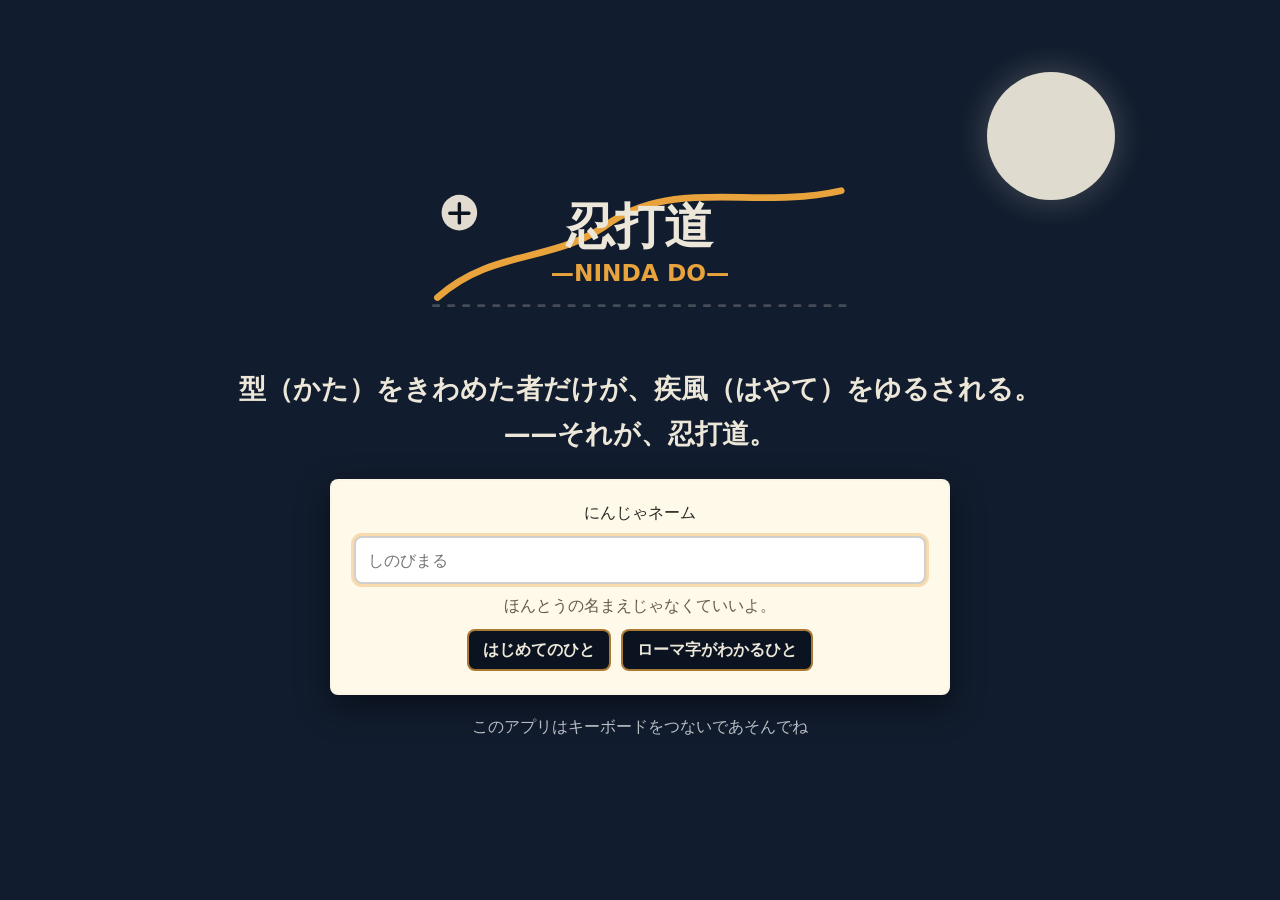
==== commit bf7ab655: "[AUDIT] feat: 回帰修正と学習・保存機能の改善" ====
--- a/index.html
+++ b/index.html
@@ -37,14 +37,14 @@
     <section id="S0" class="screen title-screen">
       <div id="logoMount" class="logo-mount"></div>
       <p class="catch">型（かた）をきわめた者だけが、疾風（はやて）をゆるされる。<br>——それが、忍打道。</p>
-      <form id="nameForm" class="entry-panel" onsubmit="return NindaApp.handleStart(event, 'nyumon1')">
+      <form id="nameForm" class="entry-panel">
         <label for="ninjaName">にんじゃネーム</label>
         <input id="ninjaName" maxlength="10" autocomplete="off" placeholder="しのびまる">
         <p class="hint">ほんとうの名まえじゃなくていいよ。</p>
         <div class="button-row">
           <button type="submit" data-start-stage="nyumon1">はじめてのひと</button>
-          <button type="button" id="startKyu10" data-start-stage="kyu10" onclick="NindaApp.startNew('kyu10')">ローマ字がわかるひと</button>
-          <button type="button" id="continueButton" onclick="NindaApp.showScreen('S1')" hidden>つづきから</button>
+          <button type="button" id="startKyu10" data-start-stage="kyu10">ローマ字がわかるひと</button>
+          <button type="button" id="continueButton" hidden>つづきから</button>
         </div>
       </form>
       <p class="keyboard-note">このアプリはキーボードをつないであそんでね</p>
@@ -62,6 +62,7 @@
           <button data-screen="S6">設定</button>
         </nav>
       </header>
+      <p id="storageWarning" class="storage-warning" role="status" hidden></p>
       <main class="home-grid">
         <section class="map-panel" aria-label="修行マップ">
           <div id="mapMount" class="mountain-map"></div>
@@ -73,6 +74,7 @@
             <button id="trainingButton" aria-label="しゅぎょう"></button>
             <button id="examButton" aria-label="ためし"></button>
             <button id="jissenButton" aria-label="じっせんのま" hidden></button>
+            <button id="frontierButton" hidden></button>
           </div>
         </aside>
       </main>
--- a/style.css
+++ b/style.css
@@ -31,6 +31,21 @@
   --focus-ring-shadow: 0 0 0 3px rgba(232, 163, 61, 0.35);
   --current-ring-shadow: 0 0 0 3px rgba(232, 163, 61, 0.35), 0 0 24px rgba(232, 163, 61, 0.22);
   --next-key-shadow: 0 0 0 3px rgba(232, 163, 61, 0.35);
+  --surface: #0F192A;
+  --muted: #B9BDC4;
+  --paper-muted: #635A4B;
+  --paper-link: #1E4A73;
+  --path-line: rgba(236, 231, 216, 0.42);
+  --button-edge: rgba(232, 163, 61, 0.72);
+  --action-bg: #E8A33D;
+  --action-text: #0B1220;
+  --metal-bg: #0B1220;
+  --tier-copper: #B87333;
+  --tier-silver: #C6C6C6;
+  --tier-platinum: #DCE3EA;
+  --rank-kin-muted: #BDA16A;
+  --rank-hakkin-muted: #AFBCCA;
+  --rank-gekko-muted: #BFC0CA;
   color-scheme: dark;
 }
 
@@ -63,6 +78,15 @@
   --focus-ring-shadow: 0 0 0 2px var(--chochin), var(--shadow);
   --current-ring-shadow: 0 0 0 2px var(--chochin), var(--shadow);
   --next-key-shadow: 0 0 0 2px var(--chochin);
+  --surface: #EEE7D7;
+  --muted: #615C53;
+  --path-line: rgba(42, 38, 34, 0.42);
+  --button-edge: rgba(176, 110, 18, 0.72);
+  --action-bg: #8B550A;
+  --action-text: #FFFFFF;
+  --rank-kin-muted: #72551C;
+  --rank-hakkin-muted: #3A536A;
+  --rank-gekko-muted: #4D475A;
   color-scheme: light;
 }
 
@@ -75,14 +99,13 @@
 body {
   font-family: "Noto Sans JP", "Hiragino Sans", "BIZ UDPGothic", "Yu Gothic UI", system-ui, sans-serif;
   letter-spacing: 0;
-  overflow-x: hidden;
 }
 
 button, input, textarea { font: inherit; }
 
 button {
   min-height: 42px;
-  border: 2px solid rgba(232, 163, 61, 0.72);
+  border: 2px solid var(--button-edge);
   border-radius: 8px;
   background: var(--yoru-deep);
   color: var(--tsuki);
@@ -95,8 +118,8 @@
   border-color: var(--chochin);
   box-shadow: var(--hover-ring-shadow);
 }
-button:disabled { opacity: 0.55; cursor: not-allowed; box-shadow: none; }
-button:focus-visible, input:focus-visible, textarea:focus-visible {
+button:disabled { color: var(--muted); cursor: not-allowed; box-shadow: none; }
+button:focus-visible, input:focus-visible, textarea:focus-visible, a:focus-visible, summary:focus-visible, [tabindex]:focus-visible {
   outline: 0;
   box-shadow: var(--focus-ring-shadow);
 }
@@ -158,8 +181,9 @@
   color: var(--sumi);
 }
 
-.hint, .keyboard-note, .eyebrow { margin: 0; color: rgba(236, 231, 216, 0.72); }
-.entry-panel .hint, .settings-panel .hint, .license-card .hint, .result-panel .hint { color: rgba(42, 38, 34, 0.68); }
+.hint, .keyboard-note, .eyebrow { margin: 0; color: var(--muted); }
+.entry-panel .hint, .settings-panel .hint, .license-card .hint, .result-panel .hint,
+.license-card .eyebrow { color: var(--paper-muted); }
 .button-row, .top-actions { display: flex; flex-wrap: wrap; gap: 10px; justify-content: center; }
 .button-stack { display: grid; gap: 12px; }
 .button-stack button { min-height: 50px; line-height: 1.35; }
@@ -201,9 +225,7 @@
   min-height: 560px;
   border: 2px solid var(--line);
   border-radius: 8px;
-  background:
-    linear-gradient(180deg, rgba(11, 18, 32, 0.35), rgba(11, 18, 32, 0.88)),
-    var(--yoru-deep);
+  background: var(--yoru-deep);
   overflow: hidden;
   position: relative;
   box-shadow: var(--shadow);
@@ -248,7 +270,7 @@
   left: 18px;
   right: 18px;
   top: 38px;
-  border-top: 3px dashed rgba(236, 231, 216, 0.42);
+  border-top: 3px dashed var(--path-line);
 }
 .map-node {
   position: relative;
@@ -259,11 +281,11 @@
   gap: 10px;
   align-items: center;
   text-align: left;
-  background: rgba(11, 18, 32, 0.74);
+  background: var(--surface);
   color: var(--tsuki);
   border-color: var(--line);
 }
-.map-node small { display: block; margin-top: 4px; color: rgba(236, 231, 216, 0.66); font-weight: 600; }
+.map-node small { display: block; margin-top: 4px; color: var(--muted); font-weight: 600; }
 .map-node svg { width: 48px; height: 48px; }
 .map-node.current {
   border-color: var(--chochin);
@@ -317,9 +339,9 @@
 }
 .map-node.dan-upper:not(.secret-dan) .dan-copy small,
 .map-node.dan-upper:not(.secret-dan) .dan-rank-meta {
-  color: color-mix(in srgb, var(--rank-text) 70%, black);
-}
-.map-node.dan-lower .dan-copy small { color: var(--tsuki); opacity: 0.72; }
+  color: var(--rank-muted);
+}
+.map-node.dan-lower .dan-copy small { color: var(--muted); }
 .dan-rank-meta {
   margin: 0 22px 0 12px;
   font-size: 12px;
@@ -339,16 +361,19 @@
   --rank-accent: var(--rank-kin);
   --rank-text: var(--rank-kin-text);
   --rank-card-bg: var(--rank-kin-bg);
+  --rank-muted: var(--rank-kin-muted);
 }
 .map-node.dan[data-accent="hakkin"] {
   --rank-accent: var(--rank-hakkin);
   --rank-text: var(--rank-hakkin-text);
   --rank-card-bg: var(--rank-hakkin-bg);
+  --rank-muted: var(--rank-hakkin-muted);
 }
 .map-node.dan[data-accent="gekko"] {
   --rank-accent: var(--rank-gekko);
   --rank-text: var(--rank-gekko-text);
   --rank-card-bg: var(--rank-gekko-bg);
+  --rank-muted: var(--rank-gekko-muted);
 }
 .map-node.dan-upper[data-accent="gekko"]:not(.secret-dan)::before {
   background: linear-gradient(180deg, var(--rank-gekko-band-start), var(--rank-gekko-band-end));
@@ -377,9 +402,9 @@
   border-color: var(--line);
   border-style: dashed;
   background: var(--yoru-deep);
-  color: var(--line);
-}
-.map-node.secret-dan small { color: var(--line); }
+  color: var(--muted);
+}
+.map-node.secret-dan small { color: var(--muted); }
 .map-node.secret-dan .shadow-node-svg { color: var(--line); }
 .map-node.dan.cleared,
 .map-node.dan.teacher-open:not(.current) { border-color: var(--line); }
@@ -396,18 +421,18 @@
   align-self: start;
   position: sticky;
   top: 16px;
-  background: rgba(11, 18, 32, 0.74);
+  background: var(--surface);
   border: 2px solid var(--line);
   border-radius: 8px;
   box-shadow: var(--shadow);
 }
 .next-panel h2 { margin-top: 0; }
 
-.play-screen { width: min(1240px, calc(100vw - 24px)); }
+.play-screen { width: min(1240px, calc(100vw - 24px)); padding: 16px 0; }
 .stat-line { min-height: 30px; display: flex; flex-wrap: wrap; gap: 12px; justify-content: flex-end; font-variant-numeric: tabular-nums; }
-.dojo { min-height: 610px; display: grid; align-content: start; gap: 18px; padding: 24px 0; text-align: center; position: relative; }
+.dojo { min-height: 610px; display: grid; align-content: start; gap: 10px; padding: 16px 0; text-align: center; position: relative; }
 .shingan-mode .dojo {
-  background: rgba(11, 18, 32, 0.42);
+  background: var(--yoru-deep);
   border-radius: 8px;
   padding-inline: 12px;
 }
@@ -446,14 +471,15 @@
 .prompt-kanji ruby { ruby-position: over; white-space: nowrap; }
 .prompt-kanji rt { font-size: 45%; line-height: 1; color: rgba(42, 38, 34, 0.72); }
 .prompt-unit { display: inline; border-radius: 4px; }
-.prompt-unit.done { color: rgba(42, 38, 34, 0.38); }
+.prompt-unit.done { color: var(--paper-muted); }
 .prompt-unit.current {
   color: var(--sumi);
   background: rgba(232, 163, 61, 0.24);
   box-shadow: inset 0 -3px 0 var(--chochin);
 }
 .prompt-separator { white-space: pre; }
-.prompt-furigana, .phase-label { min-height: 24px; color: rgba(236, 231, 216, 0.72); }
+.prompt-furigana, .phase-label { min-height: 24px; color: var(--muted); }
+.prompt-furigana:empty, .phase-label:empty, .romaji-guide:empty, .guide-area:empty { display: none; }
 .romaji-guide {
   min-height: 38px;
   max-width: min(760px, 100%);
@@ -462,8 +488,8 @@
   font-variant-numeric: tabular-nums;
   overflow-wrap: anywhere;
 }
-.romaji-ellipsis { color: rgba(236, 231, 216, 0.58); }
-.typed { color: rgba(236, 231, 216, 0.42); }
+.romaji-ellipsis { color: var(--muted); }
+.typed { color: var(--muted); }
 .rest { color: var(--chochin); font-weight: 800; }
 .guide-area { min-height: 250px; display: grid; gap: 14px; align-items: start; }
 .progress-line { min-height: 34px; font-weight: 700; color: var(--tsuki); }
@@ -540,7 +566,7 @@
   text-transform: uppercase;
 }
 .key.next { border-color: var(--chochin) !important; box-shadow: var(--next-key-shadow); color: var(--chochin); }
-.hand-guide svg { width: min(620px, 100%); height: auto; }
+.hand-guide svg { width: min(420px, 100%); height: auto; }
 .rescue-flash { animation: missFlash 180ms ease-out; }
 
 .collection-grid { display: grid; grid-template-columns: repeat(auto-fit, minmax(230px, 1fr)); gap: 14px; }
@@ -562,7 +588,7 @@
   padding: 18px 20px;
   box-shadow: var(--shadow);
 }
-.banzuke-record-card.locked { border-style: dashed; box-shadow: none; opacity: 0.7; }
+.banzuke-record-card.locked { border-style: dashed; box-shadow: none; }
 .banzuke-record-main { min-width: 0; }
 .banzuke-record-main h2 { margin: 0 0 5px; font-size: 23px; }
 .banzuke-record-main p { margin: 4px 0; line-height: 1.55; }
@@ -593,15 +619,15 @@
 }
 .banzuke-tier .tier-badge { width: 64px; height: 64px; }
 .banzuke-tier strong { font-size: 18px; text-align: center; }
-.banzuke-tier.tier-copper { color: #B87333; }
-.banzuke-tier.tier-silver { color: #C6C6C6; }
+.banzuke-tier.tier-copper { --tier-color: var(--tier-copper); }
+.banzuke-tier.tier-silver { --tier-color: var(--tier-silver); }
 .banzuke-tier.tier-gold { color: var(--kin); }
-.banzuke-tier.tier-platinum { color: #DCE3EA; }
+.banzuke-tier.tier-platinum { --tier-color: var(--tier-platinum); }
 .banzuke-tier.tier-gekko {
   color: var(--tsuki);
   filter: drop-shadow(0 0 8px rgba(236, 231, 216, 0.3));
 }
-.banzuke-tier.tier-none { color: rgba(236, 231, 216, 0.48); }
+.banzuke-tier.tier-none { color: var(--muted); }
 .crest-svg { width: 100%; height: 100%; display: block; }
 .crest-ring, .crest-line {
   fill: none;
@@ -694,7 +720,7 @@
   place-items: center;
   align-content: center;
   gap: 12px;
-  color: rgba(236, 231, 216, 0.48);
+  color: var(--muted);
   text-align: center;
 }
 .closed-scroll-svg { width: 132px; max-width: 100%; height: auto; }
@@ -767,7 +793,7 @@
 }
 .locked-silhouette {
   background: var(--yoru-deep);
-  color: rgba(236, 231, 216, 0.48);
+  color: var(--muted);
   border-color: var(--line);
   box-shadow: none;
 }
@@ -783,7 +809,7 @@
   text-align: center;
 }
 .tabs { display: flex; gap: 8px; margin: 12px 0; }
-.tab-button.active { background: var(--chochin); color: var(--yoru-deep); border-color: var(--chochin); }
+.tab-button.active { background: var(--action-bg); color: var(--action-text); border-color: var(--chochin); }
 .license-card, .settings-panel { padding: 20px; display: grid; gap: 12px; }
 .license-head { display: flex; gap: 14px; align-items: center; }
 .license-head svg { width: 76px; height: 76px; }
@@ -800,10 +826,10 @@
   border-radius: 8px;
   padding: 10px;
 }
-.teacher-menu a { color: var(--ai); font-weight: 800; }
+.teacher-menu a { color: var(--paper-link); font-weight: 800; }
 .version-label {
   margin: 2px 0 0;
-  color: rgba(42, 38, 34, 0.42);
+  color: var(--paper-muted);
   font-size: 12px;
   text-align: right;
   cursor: pointer;
@@ -897,7 +923,7 @@
   display: inline-block;
   border: 2px solid var(--chochin);
   border-radius: 999px;
-  color: var(--chochin);
+  color: var(--sumi);
   padding: 2px 9px;
   font-size: 12px;
   font-weight: 900;
@@ -925,13 +951,13 @@
 .menu-card.locked {
   border-style: dashed;
   background: rgba(42, 38, 34, 0.06);
-  color: rgba(42, 38, 34, 0.62);
+  color: var(--paper-muted);
   cursor: not-allowed;
 }
 .menu-card-main { min-width: 0; display: grid; gap: 5px; }
 .menu-card-title { display: flex; align-items: center; gap: 7px; font-size: 20px; }
 .menu-card-desc { color: var(--sumi); line-height: 1.55; }
-.menu-card-meta { color: rgba(42, 38, 34, 0.66); font-size: 13px; font-weight: 800; }
+.menu-card-meta { color: var(--paper-muted); font-size: 13px; font-weight: 800; }
 .menu-lock {
   width: 20px;
   height: 20px;
@@ -971,13 +997,13 @@
   white-space: nowrap !important;
   border: 0 !important;
 }
-.result-modal-shell { display: grid; gap: 16px; }
+.result-modal-shell { display: grid; gap: 12px; }
 .result-modal-shell h2 {
   margin: 0;
   text-align: center;
   font-size: clamp(26px, 4vw, 38px);
 }
-.result-modal { display: grid; gap: 14px; }
+.result-modal { display: grid; gap: 10px; }
 .result-main-stat {
   display: grid;
   justify-items: center;
@@ -1023,7 +1049,7 @@
 .result-speed {
   grid-template-columns: repeat(auto-fit, minmax(130px, 1fr));
 }
-.result-speed strong { color: var(--ai); }
+.result-speed strong { color: var(--paper-link); }
 .tier-box strong {
   display: inline-flex;
   align-items: center;
@@ -1037,12 +1063,15 @@
   place-items: center;
 }
 .tier-badge svg { width: 100%; height: 100%; display: block; }
-.tier-copper strong, .tier-copper .tier-badge { color: #B87333; }
-.tier-silver strong, .tier-silver .tier-badge { color: #C6C6C6; }
-.tier-gold strong, .tier-gold .tier-badge { color: var(--kin); }
-.tier-platinum strong, .tier-platinum .tier-badge { color: #DCE3EA; text-shadow: 0 0 1px var(--sumi); }
-.tier-gekko strong, .tier-gekko .tier-badge {
-  color: var(--tsuki);
+.tier-copper { --tier-color: var(--tier-copper); }
+.tier-silver { --tier-color: var(--tier-silver); }
+.tier-gold { --tier-color: #D9B45C; }
+.tier-platinum { --tier-color: var(--tier-platinum); }
+.tier-gekko { --tier-color: #ECE7D8; }
+.tier-copper .tier-badge, .tier-silver .tier-badge, .tier-gold .tier-badge, .tier-platinum .tier-badge, .tier-gekko .tier-badge { color: var(--tier-color); background: var(--metal-bg); border-radius: 50%; }
+.tier-box strong { color: var(--sumi); }
+.banzuke-tier strong { color: var(--tsuki); }
+.tier-gekko .tier-badge {
   filter: drop-shadow(0 0 8px rgba(236, 231, 216, 0.42));
 }
 .moon-bloom {
@@ -1068,6 +1097,22 @@
   padding-top: 10px;
 }
 .result-weak h3 { margin: 0 0 8px; font-size: 16px; }
+.result-growth { border-top: 1px solid var(--line); padding-top: 8px; }
+.result-growth h3 { margin: 0; font-size: 16px; }
+.result-growth p { margin: 4px 0; }
+.result-growth kbd { padding: 2px 5px; border: 1px solid var(--paper-muted); border-radius: 4px; font: inherit; }
+.growth-records, .backup-tools, .observation-tools { border-top: 2px solid rgba(42, 38, 34, 0.16); padding-top: 14px; }
+.growth-records h2, .backup-tools h2 { margin: 0 0 10px; font-size: 20px; }
+.table-scroll { overflow-x: auto; }
+table { width: 100%; border-collapse: collapse; text-align: left; font-variant-numeric: tabular-nums; }
+th, td { border-bottom: 1px solid rgba(42, 38, 34, 0.2); padding: 7px 10px; overflow-wrap: anywhere; }
+.backup-diff { table-layout: fixed; }
+.backup-diff th:first-child { width: 24%; }
+.backup-tools .button-row { justify-content: flex-start; }
+.observation-tools summary { cursor: pointer; font-weight: 800; }
+.observation-tools .setting-row { margin: 10px 0; font-weight: 500; }
+.observation-tools p { line-height: 1.7; }
+.storage-warning { padding: 12px; border: 2px solid var(--shu); color: var(--tsuki); }
 .result-weak-list { display: flex; flex-wrap: wrap; gap: 8px; }
 .result-weak-list span {
   border: 2px solid rgba(42, 38, 34, 0.14);
@@ -1097,9 +1142,9 @@
 .result-message p { margin: 0; line-height: 1.7; }
 .result-actions { margin-top: 2px; }
 .result-actions .primary {
-  background: var(--chochin);
+  background: var(--action-bg);
   border-color: var(--chochin);
-  color: var(--yoru-deep);
+  color: var(--action-text);
 }
 .banzuke-course-grid {
   display: grid;
@@ -1115,7 +1160,7 @@
   text-align: left;
 }
 .banzuke-course strong { font-size: 20px; }
-.banzuke-course small { color: rgba(236, 231, 216, 0.72); }
+.banzuke-course small { color: var(--muted); }
 .banzuke-course:disabled small { color: inherit; }
 
 @keyframes missFlash {
@@ -1161,6 +1206,7 @@
 @media (max-width: 1024px) {
   .home-grid { grid-template-columns: 1fr; }
   .next-panel { position: static; }
+  .next-panel { grid-row: 1; }
   .topbar, .play-header { align-items: flex-start; flex-direction: column; }
   .stat-line { justify-content: flex-start; }
   .key { width: 36px; height: 38px; }
@@ -1315,4 +1361,10 @@
     font-weight: 700;
   }
   .print-footer p { margin: 0; }
-}
+  .print-observation { width: 174mm; color: #2A2622; background: #fff; }
+  .print-observation h1 { font-size: 23pt; }
+  .print-observation p { font-size: 11pt; line-height: 1.8; }
+  .print-observation ul { padding: 0; list-style: none; }
+  .print-observation li { padding: 7mm 0; border-bottom: 1px solid #2A2622; font-size: 14pt; }
+  .observation-memo { height: 55mm; border: 1px solid #2A2622; }
+}
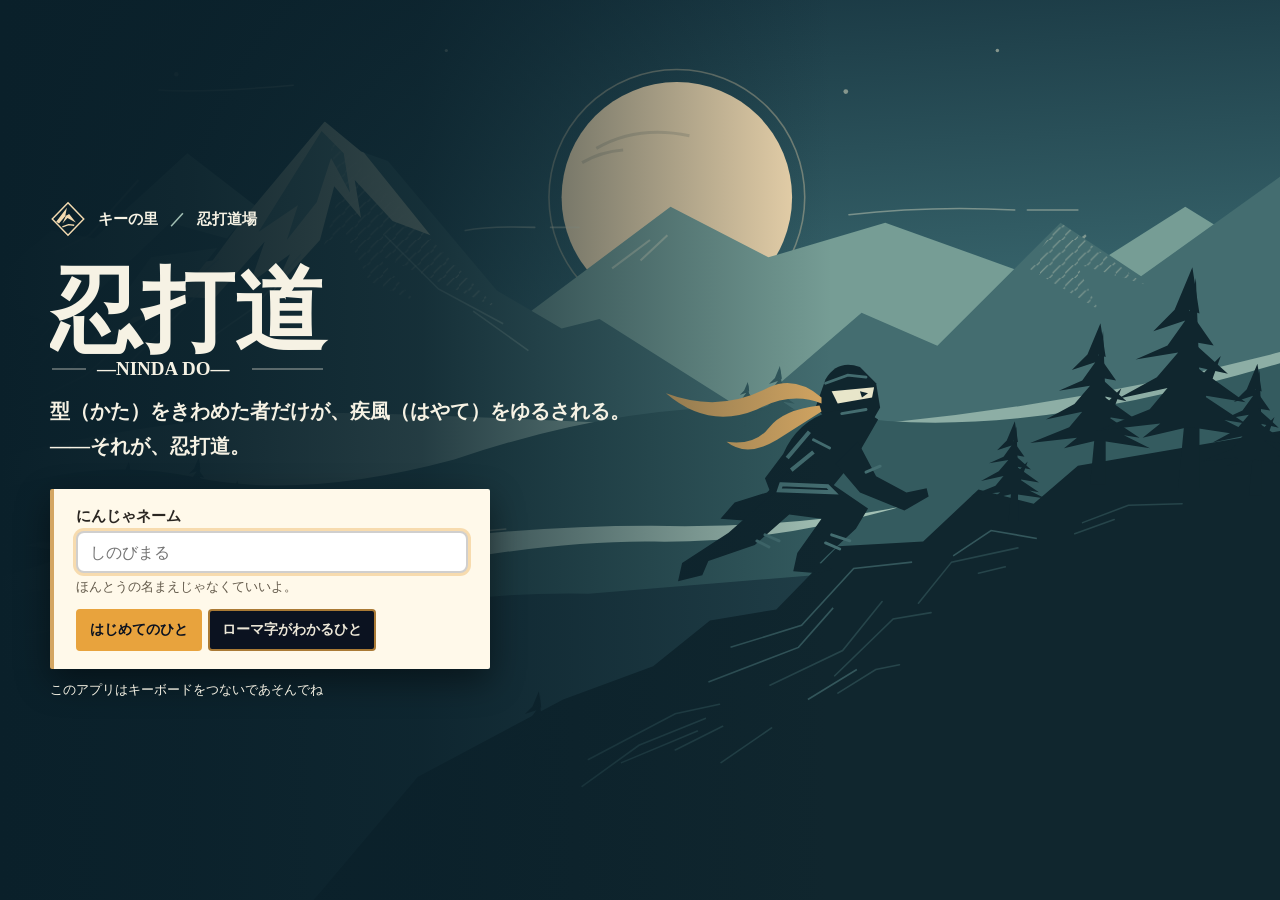
==== commit cd106d57: "[v1.15.0] ui: 月下の里と打鍵道場を刷新" ====
--- a/index.html
+++ b/index.html
@@ -13,9 +13,11 @@
   <title>忍打道 —NINDA DO—</title>
   <link rel="icon" type="image/svg+xml" href="favicon.svg">
   <link rel="stylesheet" href="style.css">
+  <link rel="stylesheet" href="dojo-design.css" media="screen">
 </head>
 <body>
   <div id="app" class="app-shell">
+    <div id="woodBlocks" aria-hidden="true"></div>
     <div id="imeOverlay" class="overlay" hidden>
       <div class="dialog" role="alertdialog" aria-labelledby="imeOverlayTitle">
         <h2 id="imeOverlayTitle">にほんごにゅうりょくを オフにしてね</h2>
@@ -35,7 +37,10 @@
     </div>
 
     <section id="S0" class="screen title-screen">
-      <div id="logoMount" class="logo-mount"></div>
+      <svg class="gate-print" aria-hidden="true" focusable="false" viewBox="0 0 1440 570" preserveAspectRatio="xMaxYMid slice"><use href="#wood-print"/></svg>
+      <div class="gate-content">
+      <div class="gate-kicker"><svg aria-hidden="true" viewBox="0 0 64 64"><use href="#wood-mark"/></svg>キーの里 <span aria-hidden="true">／</span> 忍打道場</div>
+      <h1 id="logoMount" class="logo-mount"></h1>
       <p class="catch">型（かた）をきわめた者だけが、疾風（はやて）をゆるされる。<br>——それが、忍打道。</p>
       <form id="nameForm" class="entry-panel">
         <label for="ninjaName">にんじゃネーム</label>
@@ -48,21 +53,27 @@
         </div>
       </form>
       <p class="keyboard-note">このアプリはキーボードをつないであそんでね</p>
+      </div>
     </section>
 
     <section id="S1" class="screen" hidden>
       <header class="topbar">
         <div>
-          <p class="eyebrow">キーの里</p>
           <h1>忍打道 —NINDA DO—</h1>
         </div>
         <nav class="top-actions" aria-label="画面">
+          <button data-screen="S7" id="notebookButton"></button>
+          <button data-screen="S8" id="openGarden"></button>
           <button data-screen="S4">巻物庫</button>
           <button data-screen="S5">免状</button>
           <button data-screen="S6">設定</button>
         </nav>
       </header>
       <p id="storageWarning" class="storage-warning" role="status" hidden></p>
+      <div class="village-banner">
+        <svg class="village-print" viewBox="0 0 1440 422" preserveAspectRatio="xMaxYMid slice" aria-hidden="true" focusable="false"><use href="#wood-print"/></svg>
+        <h2><svg aria-hidden="true" viewBox="0 0 64 64"><use href="#wood-mark"/></svg>キーの里</h2>
+      </div>
       <main class="home-grid">
         <section class="map-panel" aria-label="修行マップ">
           <div id="mapMount" class="mountain-map"></div>
@@ -71,6 +82,7 @@
           <h2 id="currentRank">修行の道</h2>
           <p id="nextGoal">次の目標をえらんでね。</p>
           <div class="button-stack">
+            <button id="todayButton"></button>
             <button id="trainingButton" aria-label="しゅぎょう"></button>
             <button id="examButton" aria-label="ためし"></button>
             <button id="jissenButton" aria-label="じっせんのま" hidden></button>
@@ -81,12 +93,14 @@
     </section>
 
     <section id="S2" class="screen play-screen" hidden>
+      <svg class="dojo-print" viewBox="0 0 1440 570" preserveAspectRatio="xMidYMax slice" aria-hidden="true" focusable="false"><use href="#wood-print"/></svg>
       <header class="play-header">
         <button class="backHome">さとへ</button>
         <h1 id="trainingTitle">修行</h1>
         <div id="trainingStats" class="stat-line"></div>
       </header>
       <main class="dojo">
+        <div id="courierMount" class="courier-mount" hidden></div>
         <div id="promptKana" class="prompt-kana"></div>
         <div id="romajiGuide" class="romaji-guide"></div>
         <div id="promptFurigana" class="prompt-furigana"></div>
@@ -97,6 +111,7 @@
     </section>
 
     <section id="S3" class="screen play-screen" hidden>
+      <svg class="dojo-print" viewBox="0 0 1440 570" preserveAspectRatio="xMidYMax slice" aria-hidden="true" focusable="false"><use href="#wood-print"/></svg>
       <header class="play-header">
         <button class="backHome">さとへ</button>
         <h1 id="examTitle">試し</h1>
@@ -130,6 +145,16 @@
       <header class="topbar"><button data-screen="S1">さとへ</button><h1>設定</h1></header>
       <div id="settingsMount" class="settings-panel"></div>
     </section>
+    <section id="S7" class="screen" hidden>
+      <header class="topbar"><button data-screen="S1">さとへ</button><h1 id="notebookTitle"></h1></header>
+      <div id="learningTabs" class="tabs learning-tabs" role="tablist" aria-label="修行帳"></div>
+      <main id="learningMount" class="learning-mount" role="tabpanel"></main>
+    </section>
+    <section id="S8" class="screen" hidden>
+      <header class="topbar"><button data-screen="S1" id="gardenBack">さとへ</button><h1 id="gardenTitle"></h1></header>
+      <main id="gardenMount"></main>
+      <div class="button-row"><button type="button" id="gardenPractice"></button></div>
+    </section>
   </div>
   <section id="printLicense" hidden aria-hidden="true"></section>
 
@@ -139,6 +164,9 @@
   <script src="data/nickname-data.js"></script>
   <script src="data/curriculum-data.js"></script>
   <script src="data/rank-data.js"></script>
+  <script src="data/learning-data.js"></script>
+  <script src="data/game-data.js"></script>
+  <script src="data/garden-data.js"></script>
   <script src="data/words/nyumon-words.js"></script>
   <script src="data/words/kyu10-words.js"></script>
   <script src="data/words/kyu9-words.js"></script>
@@ -157,7 +185,9 @@
   <script src="data/words/michi-jonin.js"></script>
   <script src="data/words/michi-tokujonin.js"></script>
   <script src="data/words/michi-kage.js"></script>
+  <script src="data/literature-data.js"></script>
   <script src="js/svg-icons.js"></script>
+  <script src="js/village-art.js"></script>
   <script src="js/save-manager.js"></script>
   <script src="js/audio-manager.js"></script>
   <script src="js/input-engine.js"></script>
@@ -167,6 +197,11 @@
   <script src="js/exam-manager.js"></script>
   <script src="js/achievement-manager.js"></script>
   <script src="js/collection-renderer.js"></script>
+  <script src="js/literature-manager.js"></script>
+  <script src="js/learning-manager.js"></script>
+  <script src="js/courier-lantern.js"></script>
+  <script src="js/ninja-game-manager.js"></script>
+  <script src="js/garden-renderer.js"></script>
   <script src="js/main.js"></script>
 </body>
 </html>
--- a/style.css
+++ b/style.css
@@ -10,6 +10,28 @@
   --shu: #D4544A;
   --kin: #D9B45C;
   --take: #8FB878;
+  --garden-sky: #17283E;
+  --garden-moon: #ECE3BD;
+  --garden-ridge-far: #2B4356;
+  --garden-ridge-near: #415966;
+  --garden-wall: #998F7D;
+  --garden-lawn: #687D66;
+  --wood-sky: #102a36;
+  --wood-horizon: #42747a;
+  --wood-mist: #a2c0b4;
+  --wood-light: #e8e6ca;
+  --wood-moon: #f3dab0;
+  --wood-snow: #d2d9bb;
+  --wood-far: #769d95;
+  --wood-ridge: #446d70;
+  --wood-mid: #345b5f;
+  --wood-forest: #203e47;
+  --wood-ink: #10262e;
+  --wood-scarf: #d4a662;
+  --wood-amber: #ffca79;
+  --wood-type: #f6f2e4;
+  --gate-shade: #0a202a;
+  --mincho: "Yu Mincho","YuMincho","Hiragino Mincho ProN","Noto Serif JP",serif;
   --rank-kin: #D9B45C;
   --rank-kin-text: #D9B45C;
   --rank-kin-bg: linear-gradient(100deg, #17120A, var(--yoru-deep));
@@ -58,6 +80,22 @@
   --shu: #C0392F;
   --kin: #8F6B23;
   --take: #4C6B39;
+  --garden-sky: #DCEBF2;
+  --garden-moon: #EFC080;
+  --garden-ridge-far: #B2C8C4;
+  --garden-ridge-near: #86A49C;
+  --garden-wall: #E1D2AF;
+  --garden-lawn: #B1C394;
+  --wood-sky: #abc6be;
+  --wood-horizon: #d5ddc9;
+  --wood-mist: #ede4c9;
+  --wood-moon: #fff3ce;
+  --wood-snow: #fff5d9;
+  --wood-far: #9fb6a8;
+  --wood-ridge: #668c86;
+  --wood-mid: #507671;
+  --wood-forest: #3d615e;
+  --wood-ink: #254745;
   --rank-kin: #8F6B23;
   --rank-kin-text: #8B6720;
   --rank-kin-bg: #F7F0DC;
@@ -95,6 +133,7 @@
 [hidden] { display: none !important; }
 
 html, body { margin: 0; min-height: 100%; background: var(--yoru); color: var(--tsuki); }
+@media screen { body { min-height: 100vh; } }
 
 body {
   font-family: "Noto Sans JP", "Hiragino Sans", "BIZ UDPGothic", "Yu Gothic UI", system-ui, sans-serif;
@@ -447,9 +486,9 @@
   background: var(--paper);
   color: var(--sumi);
   box-shadow: var(--shadow);
-  font-size: var(--prompt-size, clamp(48px, 6vw, 72px));
+  font-size: calc(var(--prompt-size, clamp(48px, 6vw, 72px)) * var(--reading-scale, 1));
   font-weight: 800;
-  line-height: 1.3;
+  line-height: var(--prompt-leading, 1.3);
   padding: 12px 18px;
   white-space: normal;
   overflow-wrap: anywhere;
@@ -461,7 +500,7 @@
   display: block;
   width: 100%;
   color: rgba(42, 38, 34, 0.85);
-  font-size: var(--kanji-size, 28px);
+  font-size: calc(var(--kanji-size, 28px) * var(--reading-scale, 1));
   font-weight: 700;
   line-height: 1.55;
   text-align: center;
@@ -1223,8 +1262,299 @@
   .banzuke-tier .tier-badge { width: 52px; height: 52px; }
 }
 
+.learning-mount { max-width: 980px; margin: 24px auto; }
+.learning-tabs { flex-wrap: wrap; }
+.learning-list { display: grid; gap: 12px; }
+.learning-item { display: flex; gap: 18px; align-items: center; min-height: 104px; text-align: left; background: var(--surface); border-color: var(--line); color: var(--tsuki); }
+.learning-item > span:last-child { min-width: 0; }
+.learning-item strong, .learning-item span span, .learning-item small { display: block; }
+.learning-item strong { font-size: 20px; margin-bottom: 5px; }
+.learning-item small { color: var(--muted); margin-top: 6px; font-variant-numeric: tabular-nums; }
+.learning-icon { flex: 0 0 52px; }
+.learning-icon svg { width: 52px; height: 52px; }
+.learning-note { color: var(--muted); line-height: 1.8; }
+.mission-entry { display: flex; gap: 20px; padding: 20px 0; border-bottom: 1px solid var(--line); }
+.mission-entry h3 { margin: 0; }
+.mission-entry p { line-height: 1.8; }
+.mission-entry small { color: var(--muted); }
+.mission-light { flex: 0 0 48px; color: var(--muted); --chochin: var(--muted); opacity: 0.55; }
+.mission-light svg { width: 48px; height: 48px; }
+.mission-entry.earned .mission-light { color: var(--kin); --chochin: var(--kin); opacity: 1; }
+.mastery-keyboard .key { width: 68px; height: 80px; gap: 5px; flex-direction: column; }
+.key-letter { display: block; }
+.key { position: relative; }
+.finger-symbol { font-size: 10px; line-height: 1; color: var(--muted); }
+.key-mastery { font-size: 11px; color: var(--tsuki); white-space: nowrap; }
+.reading-entry { padding: 18px 0; border-bottom: 1px solid var(--line); }
+.reading-entry summary { cursor: pointer; font-size: 21px; line-height: 2.1; }
+.reading-entry rt { font-size: 45%; }
+.reading-entry p { line-height: 1.9; }
+.reading-source { color: var(--muted); }
+.reading-books { border-bottom: 1px solid var(--line); padding-bottom: 16px; }
+.reading-books h3 { font-size: 18px; }
+.reading-books p { font-size: 14px; color: var(--muted); }
+.library-heading { display: flex; align-items: baseline; justify-content: space-between; gap: 16px; }
+.library-heading small { color: var(--muted); }
+.library-courses { display: grid; grid-template-columns: repeat(4, minmax(0, 1fr)); gap: 8px; margin: 16px 0; }
+.library-courses button { min-height: 66px; background: var(--surface); color: var(--tsuki); border-color: var(--line); }
+.library-courses button[aria-pressed="true"] { border-color: var(--ai); background: var(--yoru-deep); }
+.library-heading rt, .library-courses rt, .library-work rt { font-size: 45%; }
+.library-toolbar { display: flex; flex-wrap: wrap; align-items: center; gap: 16px; margin: 0 0 20px; }
+.library-toolbar p { flex: 1 1 100%; margin: 4px 0; color: var(--muted); }
+.library-toolbar label { display: flex; align-items: center; gap: 10px; }
+.library-toolbar select { max-width: 230px; background: var(--surface); color: var(--tsuki); border-color: var(--line); }
+.library-toolbar button { margin-left: auto; }
+.library-grid { display: grid; grid-template-columns: repeat(2, minmax(0, 1fr)); gap: 12px; }
+.library-work { display: flex; align-items: center; gap: 16px; min-height: 150px; background: var(--paper); color: var(--sumi); text-align: left; border-color: var(--paper-muted); padding: 18px; }
+.library-work > span:last-child { min-width: 0; }
+.library-work strong, .library-work span span, .library-work small { display: block; }
+.library-work strong { font-size: 21px; line-height: 1.8; }
+.library-work small { color: var(--paper-muted); line-height: 1.8; font-size: 12px; }
+.library-work-icon { width: 42px; flex: 0 0 42px; color: var(--ai); }
+.library-work-icon svg { width: 42px; height: 42px; }
+.literature-mode .prompt-kana { width: min(900px, 100%); }
+.literature-mode .prompt-kanji { margin-bottom: 8px; }
+.literature-mode .prompt-progress { line-height: 1.65; }
+@media (max-width: 700px) {
+  .library-courses { grid-template-columns: repeat(2, minmax(0, 1fr)); }
+  .library-grid { grid-template-columns: minmax(0, 1fr); }
+  .library-toolbar button { margin-left: 0; }
+}
+.lesson-pack, .lesson-editor { padding: 20px 0; border-top: 1px solid var(--line); margin-top: 20px; }
+.lesson-editor { max-width: 760px; display: grid; gap: 16px; }
+.lesson-editor label { display: grid; gap: 8px; }
+.lesson-editor label.setting-row { display: flex; }
+.lesson-editor input, .lesson-editor select, .lesson-editor textarea { width: 100%; }
+.lesson-editor input[type="checkbox"] { width: auto; }
+select { font: inherit; background: var(--paper); color: var(--sumi); border: 1px solid var(--paper-muted); border-radius: 6px; padding: 10px; max-width: 100%; }
+.readability-settings { border: 1px solid var(--line); margin: 16px 0; border-radius: 6px; }
+.readability-settings legend { font-weight: 700; }
+body[data-text-size="large"] { --reading-scale: 1.16; font-size: 18px; }
+body[data-line-spacing="wide"] { --prompt-leading: 1.7; }
+body[data-line-spacing="wide"] .learning-mount, body[data-line-spacing="wide"] .menu-card-desc, body[data-line-spacing="wide"] .settings-panel { line-height: 1.9; }
+.courier-mount { width: 100%; }
+.courier-hud { display: flex; gap: 20px; align-items: center; padding: 0 20px; min-height: 35px; font-variant-numeric: tabular-nums; }
+.courier-hud strong { font-size: 24px; }
+.courier-hud #courierStatus { margin-left: auto; font-size: 14px; color: var(--muted); }
+.courier-scene { display: block; width: 100%; height: 210px; background: var(--yoru-deep); }
+.courier-moon { fill: var(--tsuki); opacity: 0.9; }
+.courier-mountains { fill: var(--ai); opacity: 0.2; }
+.courier-roofs { fill: none; stroke: var(--muted); stroke-width: 3; stroke-linejoin: round; opacity: 0.55; }
+.courier-road { stroke: var(--path-line); stroke-width: 4; stroke-dasharray: 6 12; }
+.courier-bridge { fill: none; stroke: var(--tsuki); stroke-width: 4; }
+.courier-gate { fill: none; stroke: var(--chochin); stroke-width: 6; stroke-linecap: round; }
+.courier-parcel, #courierPile rect { fill: var(--paper); stroke: var(--sumi); stroke-width: 2; }
+.courier-tie { stroke: var(--ai); stroke-width: 4; }
+.courier-body { fill: var(--ai); stroke: var(--tsuki); stroke-width: 2; }
+.courier-limbs { fill: none; stroke: var(--tsuki); stroke-width: 5; stroke-linecap: round; }
+.courier-scarf { fill: var(--ai); }
+.courier-delivery-glow { stroke: var(--kin); stroke-width: 4; fill: none; opacity: 0; }
+.courier-travel { height: 4px; background: var(--line); }
+.courier-travel span { display: block; height: 4px; background: var(--chochin); }
+.courier-mode .dojo { gap: 14px; min-height: 0; }
+.courier-mode .prompt-kana { margin-top: 4px; }
+.courier-mode .combo-fx { bottom: 12px; }
+
+.lantern-hud {
+  display: flex;
+  flex-wrap: wrap;
+  align-items: center;
+  gap: 4px 8px;
+  padding: 4px 20px;
+  border-block: 1px solid var(--line);
+  background: var(--surface);
+  color: var(--tsuki);
+  font-size: 14px;
+  line-height: 1.5;
+  font-variant-numeric: tabular-nums;
+}
+.lantern-icons { display: inline-flex; align-items: center; gap: 5px; }
+.lantern-icon {
+  display: block;
+  flex: none;
+  width: 21px;
+  height: 28px;
+  stroke-width: 1.8;
+  color: var(--muted);
+}
+.lantern-icon .lantern-flame { visibility: hidden; }
+.lantern-icon.is-lit { color: var(--chochin); }
+.lantern-icon.is-lit .lantern-paper { fill: var(--kin); }
+.lantern-icon.is-lit .lantern-flame { visibility: visible; color: var(--sumi); }
+.lantern-progress { font-weight: 700; }
+.lantern-target { margin-inline-start: auto; color: var(--muted); }
+@media (max-height: 800px) {
+  .courier-mount:has(.lantern-hud:not([hidden])) .courier-scene { height: 144px; }
+}
+@media (forced-colors: active) {
+  .lantern-icon.is-lit { color: Highlight; forced-color-adjust: none; }
+  .lantern-icon.is-lit .lantern-paper { fill: Highlight; }
+  .lantern-icon.is-lit .lantern-flame { color: HighlightText; }
+}
+.result-game-detail { color: var(--sumi); font-variant-numeric: tabular-nums; }
+.courier-route-bar { display: flex; gap: 16px; align-items: center; min-height: 30px; padding: 0 20px; font-size: 13px; flex-wrap: wrap; }
+.courier-route-bar #courierShortcut { margin-left: auto; color: var(--kin); }
+.courier-route-bar #courierGhostCount { color: var(--muted); }
+.route-decoration { display: none; }
+.courier-mount[data-route="roof"] [data-scene="roof"],
+.courier-mount[data-route="bamboo"] [data-scene="bamboo"],
+.courier-mount[data-route="bridge"] [data-scene="bridge"],
+.courier-mount[data-route="garden"] [data-scene="garden"] { display: inline; }
+.courier-bamboo { fill: none; stroke: var(--ai); stroke-width: 5; stroke-linecap: round; }
+.courier-garden { fill: none; stroke: var(--muted); stroke-width: 4; stroke-linejoin: round; }
+.courier-river { stroke: var(--ai); fill: none; stroke-width: 10; opacity: 0.7; }
+.courier-fork { stroke: var(--path-line); stroke-width: 3; stroke-dasharray: 6 8; fill: none; opacity: 0; }
+.courier-mount[data-shortcut="true"] .courier-fork { opacity: 1; }
+.courier-ghost { opacity: 0.3; }
+.courier-journey { display: flex; gap: 20px; justify-content: center; min-height: 28px; align-items: center; color: var(--muted); font-size: 12px; flex-wrap: wrap; }
+.courier-journey span::before { content: ""; display: inline-block; width: 6px; height: 6px; margin-right: 5px; border: 1px solid var(--muted); border-radius: 50%; }
+.courier-journey .visited { color: var(--tsuki); }
+.courier-journey .visited::before { background: var(--kin); border-color: var(--kin); }
+.courier-mount.complete .courier-journey { border-bottom: 1px solid var(--kin); }
+.courier-avatar { --head-color: var(--ai); --belt-color: var(--ai); }
+.avatar-head, .avatar-body, .avatar-scarf { fill: var(--head-color); stroke: var(--tsuki); stroke-width: 1.5; }
+.avatar-eye-band, .avatar-bag { fill: var(--paper); stroke: var(--sumi); stroke-width: 1.5; }
+.avatar-eyes { stroke: var(--sumi); stroke-width: 2; stroke-linecap: round; }
+.avatar-limbs { fill: none; stroke: var(--tsuki); stroke-width: 4; stroke-linecap: round; }
+.avatar-belt { fill: var(--belt-color); stroke: var(--tsuki); stroke-width: 1; }
+.avatar-bag-tie { stroke: var(--ai); stroke-width: 3; }
+.avatar-moon, .avatar-leaf, .avatar-wave, .avatar-bag-wave, .avatar-bag-moon { display: none; }
+.courier-avatar[data-head="head-moon"] { --head-color: var(--rank-hakkin); }
+.courier-avatar[data-head="head-moon"] .avatar-moon { display: inline; fill: var(--sumi); }
+.courier-avatar[data-head="head-leaf"] .avatar-leaf { display: inline; fill: none; stroke: var(--tsuki); stroke-width: 1.5; }
+.courier-avatar[data-belt="belt-plum"] { --belt-color: var(--rank-murasaki); }
+.courier-avatar[data-belt="belt-wave"] .avatar-wave { display: inline; fill: none; stroke: var(--tsuki); stroke-width: 1.5; }
+.courier-avatar[data-bag="bag-wave"] .avatar-bag-wave { display: inline; fill: none; stroke: var(--ai); stroke-width: 1.5; }
+.courier-avatar[data-bag="bag-moon"] .avatar-bag-moon { display: inline; fill: none; stroke: var(--sumi); stroke-width: 1.5; }
+.wardrobe-preview { display: flex; justify-content: center; height: 168px; padding: 10px; background: var(--yoru-deep); border-block: 1px solid var(--line); }
+.wardrobe-preview svg { height: 148px; width: 130px; }
+.wardrobe-slot { border: 0; border-top: 1px solid var(--line); padding: 16px 0; margin: 18px 0 0; }
+.wardrobe-slot legend { font-weight: 700; padding-right: 12px; }
+.wardrobe-items { display: grid; grid-template-columns: repeat(3, minmax(0, 1fr)); gap: 12px; }
+.wardrobe-item { display: grid; grid-template-columns: 52px minmax(0, 1fr); gap: 10px; align-items: center; text-align: left; border-color: var(--line); background: var(--surface); color: var(--tsuki); min-height: 120px; }
+.wardrobe-item strong, .wardrobe-item span, .wardrobe-item small { display: block; }
+.wardrobe-item span { font-size: 14px; font-weight: 400; margin-top: 6px; line-height: 1.6; }
+.wardrobe-item .wardrobe-icon, .wardrobe-item .wardrobe-item-text { margin: 0; }
+.wardrobe-icon svg { display: block; width: 52px; height: 70px; }
+.wardrobe-item small { color: var(--muted); margin-top: 8px; }
+.wardrobe-item.equipped { border-color: var(--chochin); }
+
+#S8 { max-width: 56rem; }
+.garden-scene {
+  margin: 0;
+  background: var(--yoru-deep);
+  border-bottom: 3px double var(--take);
+}
+.garden-scene > svg { display: block; width: 100%; height: auto; }
+.garden-caption {
+  display: flex;
+  flex-wrap: wrap;
+  align-items: baseline;
+  gap: 0.35rem 1rem;
+  padding: 0.875rem 1rem;
+  line-height: var(--prompt-leading, 1.6);
+  overflow-wrap: anywhere;
+}
+.garden-current, .garden-name { font-size: 1.125em; }
+.garden-description, .garden-hint { color: var(--muted); }
+.garden-preview, .garden-complete { color: var(--kin); font-weight: 700; }
+.garden-hint { margin-block: 0.75rem 1.25rem; line-height: var(--prompt-leading, 1.6); }
+.garden-choose { margin: 0; font-size: 1.125em; }
+.garden-plants {
+  display: grid;
+  grid-template-columns: repeat(auto-fit, minmax(min(100%, 13rem), 1fr));
+  gap: 0.75rem;
+  margin-block: 0.6rem 1.25rem;
+}
+.garden-plant {
+  display: grid;
+  grid-template-columns: minmax(0, 1fr) auto;
+  align-content: center;
+  gap: 0.25rem 0.5rem;
+  min-width: 0;
+  min-height: 4.75rem;
+  padding: 0.75rem 1rem;
+  color: var(--tsuki);
+  background: var(--surface);
+  border-color: var(--path-line);
+  text-align: start;
+  overflow-wrap: anywhere;
+}
+.garden-name, .garden-stage { grid-column: 1; }
+.garden-stage { color: var(--muted); font-size: 0.875em; }
+.garden-selected {
+  grid-area: 1 / 2 / span 2;
+  align-self: center;
+  color: var(--take);
+  font-size: 0.875em;
+}
+.garden-plant[aria-pressed="true"] {
+  border-color: var(--take);
+  background: color-mix(in srgb, var(--take) 10%, var(--surface));
+}
+.garden-plant:hover { border-color: var(--chochin); }
+#gardenPractice { background: var(--action-bg); color: var(--action-text); }
+#S8 button:focus-visible {
+  outline: 3px solid var(--chochin);
+  outline-offset: 2px;
+  box-shadow: none;
+}
+@media (forced-colors: active) {
+  .garden-plant[aria-pressed="true"] { border-color: Highlight; }
+  #S8 button:focus-visible { outline-color: Highlight; }
+}
+
+.shared-form { display: flex; flex-wrap: wrap; gap: 16px; align-items: end; padding: 20px 0; border-bottom: 1px solid var(--line); }
+.shared-form label, #sharedGenerated label { display: grid; gap: 8px; flex: 1 1 220px; min-width: 0; }
+.shared-form input, .shared-form select, #sharedGenerated textarea { width: 100%; min-width: 0; }
+#sharedGenerated { padding: 20px 0; }
+#sharedGenerated textarea, .result-challenge input { font-family: ui-monospace, monospace; font-variant-numeric: tabular-nums; }
+#sharedSelect { margin-top: 10px; }
+.result-challenge { display: grid; grid-template-columns: auto minmax(0, 1fr); gap: 10px; align-items: center; font-size: 12px; }
+.result-challenge input { width: 100%; min-width: 0; padding: 6px 8px; font-size: 12px; background: var(--washi); color: var(--sumi); border: 1px solid var(--paper-muted); border-radius: 4px; }
+.result-coach { border-top: 1px solid var(--paper-muted); padding-top: 8px; text-align: left; }
+.result-coach h3 { margin: 0 0 4px; font-size: 15px; }
+.result-coach p { margin: 0; font-size: 14px; line-height: 1.65; }
+.result-courier { grid-template-columns: 180px minmax(0, 1fr); gap: 8px; }
+.result-courier > * { grid-column: 1 / -1; }
+.result-courier .result-main-stat { grid-column: 1; align-self: stretch; align-content: center; padding: 8px; }
+.result-courier .result-main-stat strong { font-size: 48px; }
+.result-courier .result-summary-grid { grid-column: 2; grid-template-columns: repeat(2, minmax(0, 1fr)); gap: 6px; }
+.result-courier .result-summary-grid div { padding: 6px; }
+.result-courier .result-speed div { display: flex; align-items: center; justify-content: center; gap: 12px; padding: 6px; }
+.result-courier .result-speed strong { font-size: 32px; }
+.result-courier .result-game-detail { margin: 0; font-size: 13px; line-height: 1.6; }
+.result-lantern .result-game-detail {
+  padding: 8px 12px;
+  border-inline-start: 3px solid var(--kin);
+  background: var(--washi);
+  color: var(--sumi);
+  font-size: 16px;
+  font-weight: 700;
+}
+.result-courier .result-weak { padding-top: 5px; }
+.result-courier .result-weak h3 { font-size: 14px; margin-bottom: 4px; }
+.result-courier .result-weak-list span { font-size: 13px; padding: 3px 8px; }
+.result-courier .result-growth { font-size: 13px; padding-top: 4px; }
+.result-courier .result-growth h3 { font-size: 14px; }
+.menu-footer-note { color: var(--paper-muted); font-size: 13px; text-align: left; }
+body[data-reduce-motion="true"] *, body[data-reduce-motion="true"] *::before, body[data-reduce-motion="true"] *::after { animation: none !important; transition: none !important; scroll-behavior: auto !important; }
+@media (max-width: 1024px) {
+  .mastery-keyboard .key { width: 54px; height: 76px; }
+  .courier-hud { flex-wrap: wrap; gap: 10px; }
+  .courier-scene { height: 180px; }
+}
+@media (max-width: 700px) {
+  .wardrobe-items { grid-template-columns: 1fr; }
+  .result-challenge { grid-template-columns: 1fr; }
+  .result-courier { grid-template-columns: 120px minmax(0, 1fr); }
+  .mastery-keyboard .key { width: 28px; height: 70px; font-size: 14px; }
+  .key-mastery { font-size: 8px; }
+  .courier-hud #courierStatus { width: 100%; }
+}
+
 @media (prefers-reduced-motion: reduce) {
-  *, *::before, *::after { animation-duration: 1ms !important; transition-duration: 1ms !important; }
+  *, *::before, *::after { animation: none !important; transition: none !important; scroll-behavior: auto !important; }
   .shuriken-hit { animation: none !important; transform: rotate(18deg); opacity: 1; }
 }
 
--- a/dojo-design.css
+++ b/dojo-design.css
@@ -0,0 +1,117 @@
+/* Screen-only impressions of the same mountain print. Printing uses style.css alone. */
+#woodBlocks { position: absolute; width: 0; height: 0; overflow: hidden; pointer-events: none; }
+.gate-print, .village-print, .dojo-print { display: block; position: absolute; pointer-events: none; }
+#S0 { width: 100%; min-height: 100vh; padding: 0; display: grid; align-content: center; isolation: isolate; text-align: left; overflow: hidden; background: var(--wood-sky); }
+#S0::before { inset: 0; width: auto; aspect-ratio: auto; border-radius: 0; box-shadow: none; opacity: 1; z-index: -1; background: linear-gradient(90deg, var(--gate-shade) 0%, color-mix(in srgb,var(--gate-shade) 94%,transparent) 15%, color-mix(in srgb,var(--gate-shade) 80%,transparent) 33%, transparent 65%); }
+.gate-print { inset: 0; width: 100%; height: 100%; z-index: -2; }
+.gate-content { width: min(1180px,calc(100% - 64px)); margin: auto; padding: 44px 0; color: var(--wood-type); }
+.gate-kicker { display: flex; align-items: center; gap: 12px; font-weight: 700; font-size: 15px; }
+.gate-kicker svg { width: 36px; height: 36px; color: var(--wood-moon); }
+.gate-kicker span { color: var(--wood-mist); }
+.logo-mount { margin: 16px 0 4px; line-height: 1; }
+.logo-mount svg { width: 355px; max-width: 95%; }
+.catch { font-family: var(--mincho); font-size: 20px; line-height: 1.75; }
+.entry-panel { width: min(440px,100%); margin: 25px 0 0; padding: 18px 22px; gap: 5px; border: 0; border-inline-start: 4px solid var(--wood-scarf); border-radius: 2px; }
+.entry-panel label { font-weight: 800; font-size: 15px; }
+.entry-panel input { min-width: 0; min-height: 42px; }
+.entry-panel .hint { font-size: 13px; }
+.entry-panel .button-row { justify-content: start; margin-top: 8px; gap: 6px; }
+.entry-panel button { border-radius: 4px; font-size: 14px; padding-inline: 12px; }
+.entry-panel button[type="submit"], .entry-panel #continueButton { background: var(--action-bg); color: var(--action-text); border-color: var(--action-bg); }
+.keyboard-note { margin: 12px 0 0; color: var(--wood-type); font-size: 13px; }
+
+.topbar { border-block-end: 1px solid var(--line); margin-bottom: 16px; }
+.topbar h1, .play-header h1 { font-family: var(--mincho); }
+.topbar:not(#S1 .topbar) { justify-content: start; }
+.topbar:not(#S1 .topbar)::after { margin-inline-start: auto; }
+.room-emblem { width: 36px; height: 36px; flex: none; padding: 7px; border: 1px solid var(--line); color: var(--tsuki); }
+.room-emblem svg { width: 100%; height: 100%; }
+.topbar button, .play-header button, .button-stack button { border: 1px solid var(--line); border-radius: 4px; }
+.topbar button:hover, .play-header button:hover, .button-stack button:hover { border-color: var(--chochin); }
+.top-actions { justify-content: start; gap: 5px; }
+.top-actions button { background: transparent; display: inline-flex; gap: 7px; align-items: center; }
+.top-actions svg { width: 17px; height: 17px; flex: none; }
+.village-banner { position: relative; isolation: isolate; height: 192px; margin-bottom: 25px; background: var(--gate-shade); border-block: 1px solid var(--line); overflow: hidden; }
+.village-print { height: 100%; width: 77%; inset: 0 0 0 auto; z-index: -2; mask-image: linear-gradient(90deg,transparent,#000 32%); }
+.village-banner::before { content: ""; position: absolute; inset: 0; z-index: -1; background: linear-gradient(90deg,var(--gate-shade) 20%,transparent 64%); }
+.village-banner h2 { height: 100%; display: flex; align-items: center; gap: 16px; margin: 0; padding-inline: 36px; color: var(--wood-type); font: 800 44px/1.2 var(--mincho); }
+.village-banner h2 svg { width: 46px; height: 46px; color: var(--wood-moon); }
+.home-grid { gap: 30px; }
+.map-panel { border: 0; border-radius: 0; background: transparent; box-shadow: none; }
+.map-panel::before { content: none; }
+.mountain-map { padding: 0 4px 12px; }
+.map-section-title { margin: 0; display: flex; align-items: center; gap: 12px; width: 100%; font: 800 21px/1.6 var(--mincho); }
+.map-section-title::after { content: ""; flex: 1; border-top: 1px solid var(--line); }
+.map-path { padding: 20px 0 8px; gap: 10px; }
+.map-path::before { top: 8px; border-top-width: 1px; }
+.map-node:not(.dan) { border-radius: 4px; padding-inline: 10px; gap: 5px; min-width: 0; }
+.next-panel { border: 0; border-radius: 0; border-block: 2px solid var(--line); background: var(--yoru); box-shadow: none; padding: 14px 0 18px; }
+.next-panel h2 { margin: 0; font: 800 23px/1.5 var(--mincho); }
+.next-panel p { color: var(--muted); }
+.button-stack { gap: 7px; }
+.button-stack button { text-align: start; padding-inline: 17px; background: var(--surface); }
+.button-stack button::after { content: "›"; float: right; }
+#todayButton { background: var(--action-bg); color: var(--action-text); border-color: var(--action-bg); }
+
+.play-screen { position: relative; isolation: isolate; min-height: 100vh; }
+.dojo-print { inset: auto 0 0; width: 100%; height: min(51vh,390px); z-index: -1; opacity: .72; mask-image: linear-gradient(0deg,#000 0%,transparent 97%),linear-gradient(90deg,#000,transparent 25% 75%,#000); mask-composite: intersect; }
+.courier-mode .dojo-print, .shingan-mode .dojo-print { display: none; }
+.play-header { border: 0; border-block: 1px solid var(--line); border-radius: 0; box-shadow: none; gap: 12px; padding: 12px 16px; align-items: center; }
+.play-header .backHome::before { content: "‹"; margin-right: 8px; }
+.play-header h1 { flex: 1; text-align: start; font-size: 24px; border-inline-start: 1px solid var(--line); padding-inline-start: 17px; }
+.stat-line { align-items: center; gap: 0; }
+.stat-line > span { padding: 2px 10px; border-inline-start: 1px solid var(--line); }
+.stat-line > span:first-child { border: 0; }
+.stat-line b { margin-inline-start: .18em; font-size: 1.12em; }
+.dojo { padding-block-start: 20px; }
+.prompt-kana { border: 0; border-inline: 6px double var(--paper-muted); border-radius: 2px; box-shadow: 0 5px 0 -2px var(--surface),var(--shadow); padding-inline: 18px; }
+.prompt-unit.current { border-radius: 2px; }
+.guide-area { gap: 9px; min-height: 0; }
+.guide-area .keyboard { width: fit-content; max-width: 100%; margin: 0 auto; padding: 12px 18px 14px; background: var(--surface); border: 1px solid var(--line); border-bottom-width: 3px; border-radius: 7px; gap: 5px; }
+.guide-area .key { border: 1px solid var(--line) !important; border-bottom: 3px solid var(--finger-ink) !important; border-radius: 4px; }
+.guide-area .key.next { background: var(--action-bg); color: var(--action-text); outline: 2px solid var(--chochin); outline-offset: 1px; }
+.guide-area :is([data-key="f"],[data-key="j"])::after { content: ""; position: absolute; bottom: 3px; width: 8px; height: 2px; background: currentColor; }
+.guide-area .hand-guide svg { width: min(315px,90%); }
+.progress-line { margin: 2px auto 0; width: min(600px,100%); padding-top: 6px; border-block-start: 1px solid var(--line); font-variant-numeric: tabular-nums; }
+.progress-line progress { appearance: none; width: min(210px,52%); height: 6px; border: none; background: var(--line); vertical-align: middle; margin-inline-end: .7em; color: var(--muted); }
+.progress-line progress::-webkit-progress-bar { background: var(--line); }
+.progress-line progress::-webkit-progress-value { background: var(--muted); }
+.progress-line progress::-moz-progress-bar { background: var(--muted); }
+.menu-dialog, .result-dialog, .settings-panel, .license-card { border-radius: 4px; border-block-start: 4px double var(--paper-muted); }
+.dialog h2, .license-card h2, .settings-panel h2 { font-family: var(--mincho); }
+.tabs { border-block-end: 1px solid var(--line); padding-block-end: 7px; }
+.tabs .tab-button:not(.active) { border-color: var(--line); }
+
+@media(min-width: 760px) and (max-width: 1024px) {
+  .village-banner { height: 145px; margin-bottom: 16px; }
+  .topbar, .play-header { flex-direction: row; align-items: center; flex-wrap: wrap; }
+  .home-grid { grid-template-columns: minmax(0,1fr) 260px; gap: 20px; }
+  .next-panel { grid-column: 2; grid-row: 1; }
+}
+@media(max-width: 759px) {
+  .topbar:not(#S1 .topbar) { flex-direction: row; align-items: center; gap: 8px; flex-wrap: wrap; }
+  .gate-content { width: calc(100% - 32px); padding: 22px 0; }
+  .gate-kicker { font-size: 13px; }
+  .logo-mount svg { width: 260px; }
+  #S0 { align-content: end; padding-top: 175px; }
+  #S0::before { background: linear-gradient(0deg,var(--gate-shade) 12%,color-mix(in srgb,var(--gate-shade) 92%,transparent) 49%,transparent 82%); }
+  .gate-print { height: 55%; }
+  .catch { font-size: 16px; }
+  .entry-panel { margin-top: 16px; }
+  .village-banner { height: 130px; margin-bottom: 16px; }
+  .village-banner h2 { font-size: 28px; padding-inline: 14px; gap: 7px; }
+  .village-banner h2 svg { width: 28px; height: 28px; }
+  .home-grid { gap: 16px; }
+  .next-panel .button-stack { grid-template-columns: repeat(2,minmax(0,1fr)); }
+  .play-header { flex-direction: row; flex-wrap: wrap; }
+  .play-header h1 { font-size: 20px; }
+  .play-header .stat-line { flex: 1 0 100%; }
+  .guide-area .keyboard { width: 100%; padding: 7px 3px; }
+  .guide-area .key-row { gap: 2px; }
+  .guide-area .key { width: 7.6%; min-width: 0; }
+  .dojo-print { opacity: .42; }
+}
+@media(forced-colors: active) {
+  .gate-print,.village-print,.dojo-print { display: none; }
+  .guide-area .key.next { outline: 3px double Highlight; }
+}
